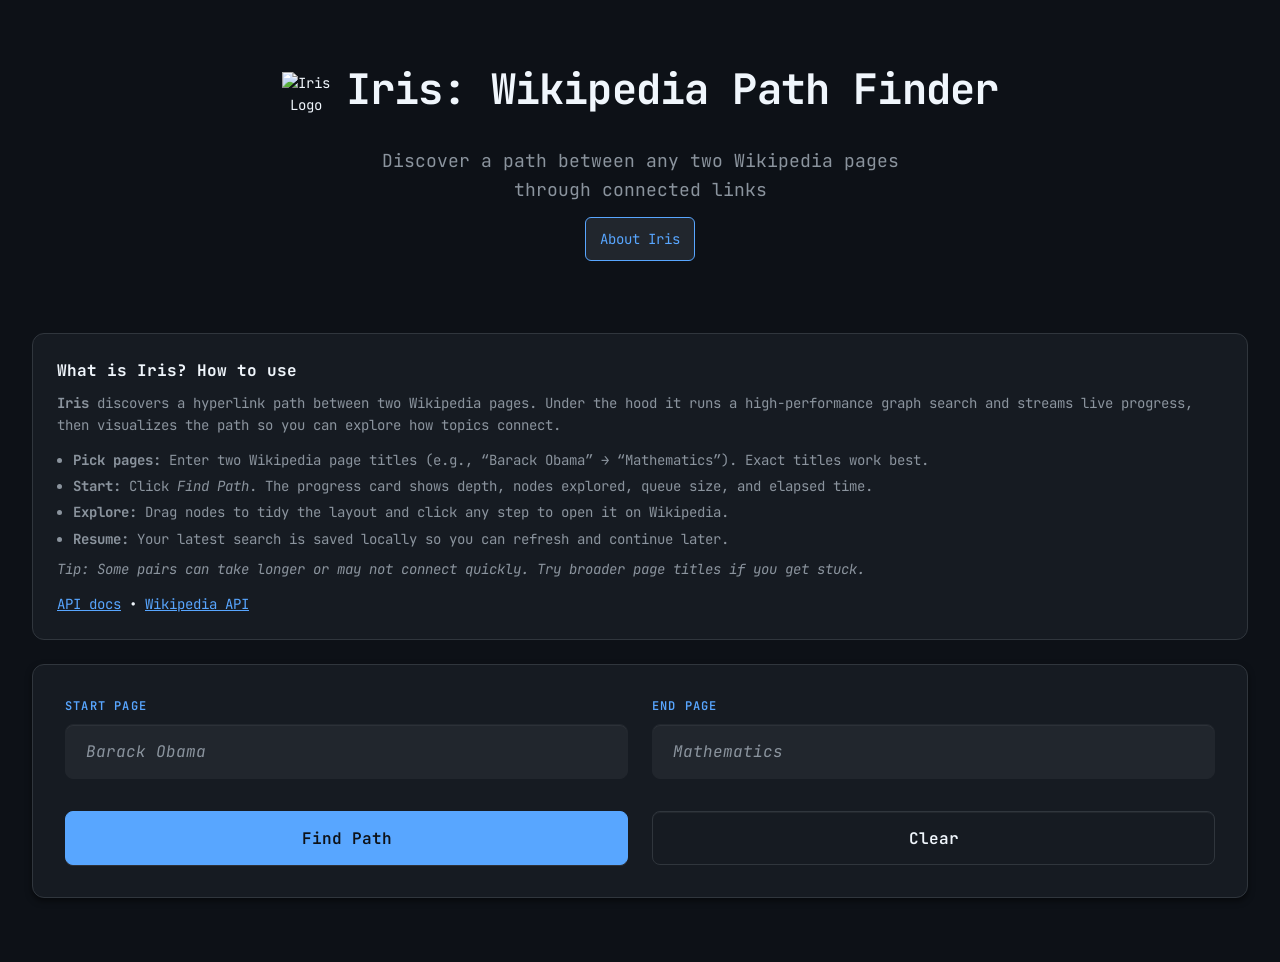
==== static/index.html @ e53607a9 "Restructure script.js and remove the dead graph loader - Task state lives on PathFinderUI instead of" ====
<!doctype html>
<html lang="en">
    <head>
        <meta charset="UTF-8" />
        <meta name="viewport" content="width=device-width, initial-scale=1.0" />
        <title>Iris: Wikipedia Path Finder</title>
        <meta name="description" content="Find the shortest path between any two Wikipedia pages using bidirectional BFS and interactive graph visualization." />
        <!-- Open Graph -->
        <meta property="og:title" content="Iris: Wikipedia Path Finder" />
        <meta property="og:description" content="Find the shortest path between any two Wikipedia pages using bidirectional BFS and interactive graph visualization." />
        <meta property="og:image" content="https://iris.hishaam.dev/static/og-image.png" />
        <meta property="og:image:width" content="1200" />
        <meta property="og:image:height" content="630" />
        <meta property="og:url" content="https://iris.hishaam.dev" />
        <meta property="og:type" content="website" />
        <!-- Twitter -->
        <meta name="twitter:card" content="summary_large_image" />
        <meta name="twitter:title" content="Iris: Wikipedia Path Finder" />
        <meta name="twitter:description" content="Find the shortest path between any two Wikipedia pages using bidirectional BFS and interactive graph visualization." />
        <meta name="twitter:image" content="https://iris.hishaam.dev/static/og-image.png" />
        <link
            rel="icon"
            type="image/svg+xml"
            href="/static/favicon-dark.svg"
            id="favicon"
        />
        <!-- Preconnect to Google Fonts for faster font delivery -->
        <link rel="preconnect" href="https://fonts.googleapis.com" />
        <link rel="preconnect" href="https://fonts.gstatic.com" crossorigin />
        <link
            rel="stylesheet"
            href="https://fonts.googleapis.com/css2?family=JetBrains+Mono:wght@400;500;600;700&display=swap"
        />
        <link rel="stylesheet" href="/static/styles.css" />
        <!-- defer: downloads in parallel with HTML parsing, executes after parse completes -->
        <script src="https://cdn.jsdelivr.net/npm/d3@7.9.0/dist/d3.min.js" defer></script>
        <script>
            // Dynamic favicon switching for Chrome compatibility
            function updateFavicon() {
                const favicon = document.getElementById("favicon");
                const isDarkMode = window.matchMedia(
                    "(prefers-color-scheme: dark)",
                ).matches;
                favicon.href = isDarkMode
                    ? "/static/favicon-dark.svg"
                    : "/static/favicon-light.svg";
            }

            // Update on load
            document.addEventListener("DOMContentLoaded", updateFavicon);

            // Listen for theme changes
            window
                .matchMedia("(prefers-color-scheme: dark)")
                .addEventListener("change", updateFavicon);
        </script>
    </head>

    <body>
        <div class="container">
            <header>
                <div class="header-logo-container">
                    <img
                        src="/static/logo.svg"
                        alt="Iris Logo"
                        class="header-logo"
                    />
                    <h1>Iris: Wikipedia Path Finder</h1>
                </div>
                <p>
                    Discover a path between any two Wikipedia pages through
                    connected links
                </p>
                <div class="header-actions">
                    <button
                        id="toggleAboutBtn"
                        class="link-button"
                        aria-controls="aboutBox"
                        aria-expanded="false"
                    >
                        About Iris
                    </button>
                </div>
            </header>

            <!-- About / How-To info box -->
            <div
                id="aboutBox"
                class="info-box hidden"
                role="region"
                aria-label="About Iris and how to use it"
            >
                <div class="info-header">
                    <h2 class="info-title">What is Iris? How to use</h2>
                </div>
                <div class="info-content">
                    <p>
                        <strong>Iris</strong> discovers a hyperlink path between
                        two Wikipedia pages. Under the hood it runs a
                        high‑performance graph search and streams live progress,
                        then visualizes the path so you can explore how topics
                        connect.
                    </p>
                    <ul class="info-list">
                        <li>
                            <strong>Pick pages:</strong> Enter two Wikipedia
                            page titles (e.g., “Barack Obama” → “Mathematics”).
                            Exact titles work best.
                        </li>
                        <li>
                            <strong>Start:</strong> Click <em>Find Path</em>.
                            The progress card shows depth, nodes explored, queue
                            size, and elapsed time.
                        </li>
                        <li>
                            <strong>Explore:</strong> Drag nodes to tidy the
                            layout and click any step to open it on Wikipedia.
                        </li>
                        <li>
                            <strong>Resume:</strong> Your latest search is saved
                            locally so you can refresh and continue later.
                        </li>
                    </ul>
                    <p class="info-note">
                        Tip: Some pairs can take longer or may not connect
                        quickly. Try broader page titles if you get stuck.
                    </p>
                    <div class="info-links">
                        <a href="/api" target="_blank" rel="noopener"
                            >API docs</a
                        >
                        <span aria-hidden="true">•</span>
                        <a
                            href="https://www.mediawiki.org/wiki/API:Main_page"
                            target="_blank"
                            rel="noopener"
                            >Wikipedia API</a
                        >
                    </div>
                </div>
            </div>

            <div class="input-section">
                <div class="form-row">
                    <div class="form-group">
                        <label for="startPage">Start Page</label>
                        <input
                            type="text"
                            id="startPage"
                            placeholder="Barack Obama"
                            required
                            aria-required="true"
                        />
                    </div>

                    <div class="form-group">
                        <label for="endPage">End Page</label>
                        <input
                            type="text"
                            id="endPage"
                            placeholder="Mathematics"
                            required
                            aria-required="true"
                        />
                    </div>
                </div>

                <div class="button-group">
                    <button
                        id="findPathBtn"
                        class="btn btn-primary"
                    >
                        Find Path
                    </button>
                    <button
                        id="cancelBtn"
                        class="btn btn-cancel hidden"
                    >
                        Cancel Search
                    </button>
                    <button
                        id="clearBtn"
                        class="btn btn-secondary"
                    >
                        Clear
                    </button>
                </div>
            </div>

            <div id="error" class="error-message hidden" role="alert">
                <p id="errorMessage"></p>
            </div>

            <div class="visualization-section" id="visualizationSection">
                <div class="graph-container" id="graphContainer">
                    <div class="search-progress hidden" id="searchProgress">
                        <div class="search-progress-header">
                            <span>Searching for path:</span>
                            <span id="searchPath"
                                >Barack Obama → Mathematics</span
                            >
                        </div>

                        <div class="activity-bar">
                            <div class="activity-bar-fill"></div>
                        </div>

                        <div class="depth-indicator">
                            <div class="depth-label">Depth:</div>
                            <div class="depth-dots" id="depthDots">
                                <div class="depth-dot"></div>
                                <div class="depth-dot"></div>
                                <div class="depth-dot"></div>
                                <div class="depth-dot"></div>
                                <div class="depth-dot"></div>
                                <div class="depth-dot"></div>
                                <div class="depth-dot"></div>
                                <div class="depth-dot"></div>
                                <div class="depth-dot"></div>
                                <div class="depth-dot"></div>
                            </div>
                        </div>

                        <div class="search-stats">
                            <div class="search-stat">
                                <div class="stat-label">Nodes Explored</div>
                                <div class="stat-value" id="nodesExplored">
                                    0
                                </div>
                            </div>
                            <div class="search-stat">
                                <div class="stat-label">Queue Size</div>
                                <div class="stat-value" id="queueSize">0</div>
                            </div>
                            <div class="search-stat">
                                <div class="stat-label">Elapsed Time</div>
                                <div class="stat-value" id="elapsedTime">
                                    0s
                                </div>
                            </div>
                            <div class="search-stat last-node">
                                <div class="stat-label">
                                    Currently Exploring
                                </div>
                                <div
                                    class="stat-value"
                                    id="lastNode"
                                    role="button"
                                    tabindex="-1"
                                >
                                    -
                                </div>
                            </div>
                        </div>
                    </div>

                    <svg
                        id="graph"
                        class="hidden"
                        role="img"
                        aria-label="Path visualization graph"
                    ></svg>
                </div>

                <div
                    id="pathStepsContainer"
                    class="path-steps-container hidden"
                >
                    <div class="path-header">
                        <h2>Path Found</h2>
                        <div class="path-stats">
                            <span id="pathLength" class="stat"></span>
                            <span id="searchTime" class="stat"></span>
                            <span id="nodesExploredStat" class="stat"></span>
                        </div>
                    </div>
                    <div id="pathSteps" class="path-steps"></div>
                </div>
            </div>
        </div>

        <script src="/static/script.js" defer></script>
        <script>
            // About box toggle with timed resurfacing and sticky open state
            document.addEventListener("DOMContentLoaded", () => {
                const RESURFACE_INTERVAL_MS = 24 * 60 * 60 * 1000; // 24 hours
                const KEY_NEXT_SHOW_AT = "iris_about_next_show_at";
                const KEY_PINNED = "iris_about_pinned";
                try {
                    const box = document.getElementById("aboutBox");
                    const toggle = document.getElementById("toggleAboutBtn");
                    const now = Date.now();
                    const nextShowAt = parseInt(
                        localStorage.getItem(KEY_NEXT_SHOW_AT) || "0",
                        10,
                    );
                    const pinned = localStorage.getItem(KEY_PINNED) === "true";

                    const showBox = () => {
                        if (box) box.classList.remove("hidden");
                        if (toggle)
                            toggle.setAttribute("aria-expanded", "true");
                        localStorage.setItem(KEY_PINNED, "true");
                    };
                    const hideBox = () => {
                        if (box) box.classList.add("hidden");
                        if (toggle)
                            toggle.setAttribute("aria-expanded", "false");
                        localStorage.setItem(KEY_PINNED, "false");
                        localStorage.setItem(
                            KEY_NEXT_SHOW_AT,
                            String(Date.now() + RESURFACE_INTERVAL_MS),
                        );
                    };

                    if (pinned) {
                        // Stay open across refreshes until user hides it
                        showBox();
                    } else if (!nextShowAt || now >= nextShowAt) {
                        showBox();
                    } else {
                        if (toggle)
                            toggle.setAttribute("aria-expanded", "false");
                    }

                    if (toggle) {
                        toggle.addEventListener("click", () => {
                            const isHidden = box.classList.contains("hidden");
                            if (isHidden) {
                                showBox();
                            } else {
                                hideBox();
                            }
                        });
                    }
                } catch (e) {
                    /* no-op */
                }
            });
        </script>
    </body>
</html>
---- static/styles.css ----
/* Fonts loaded via <link> tags in HTML for non-blocking delivery */

/* Dark Tech Theme Variables */
:root {
    /* Backgrounds */
    --bg-primary: #0d1117;
    --bg-secondary: #161b22;
    --bg-tertiary: #21262d;
    --bg-overlay: rgba(13, 17, 23, 0.8);

    /* Borders */
    --border-primary: #30363d;
    --border-secondary: #21262d;
    --border-accent: #58a6ff;

    /* Text */
    --text-primary: #f0f6fc;
    --text-secondary: #8b949e;
    --text-tertiary: #6e7681;
    --text-accent: #58a6ff;

    /* Colors */
    --accent-blue: #58a6ff;
    --accent-blue-hover: #79c0ff;
    --success-green: #3fb950;
    --danger-red: #f85149;

    /* Shadows */
    --shadow-small: 0 1px 0 rgba(240, 246, 252, 0.1);
    --shadow-medium: 0 3px 6px rgba(0, 0, 0, 0.5);
    --shadow-large: 0 8px 24px rgba(0, 0, 0, 0.4);

    /* Border radius */
    --radius-sm: 6px;
    --radius-md: 8px;
    --radius-lg: 12px;

    /* Transitions */
    --transition-fast: 0.15s ease;
    --transition-normal: 0.2s ease;
    --transition-slow: 0.3s ease;

    /* Inner padding of the graph card. The loader and progress overlays are
       absolutely positioned and must inset by exactly this much, or they sit
       off the graph's content box and the panel jumps when the graph appears. */
    --graph-pad: 32px;

    /* Focus ring, shared by every keyboard-focusable control */
    --focus-ring: 0 0 0 3px rgba(88, 166, 255, 0.45);
}

/* Reset */
* {
    margin: 0;
    padding: 0;
    box-sizing: border-box;
}

body {
    font-family: "JetBrains Mono", monospace;
    background: var(--bg-primary);
    color: var(--text-primary);
    line-height: 1.6;
    font-size: 14px;
    min-height: 100vh;
    overflow-x: hidden;
}

.container {
    max-width: 1400px;
    margin: 0 auto;
    padding: 32px;
    min-height: 100vh;
}

/* Header */
header {
    text-align: center;
    margin-bottom: 48px;
    padding: 24px 0;
}

header h1 {
    font-size: 42px;
    font-weight: 700;
    color: var(--text-primary);
    margin-bottom: 12px;
    letter-spacing: -0.02em;
}

.header-logo-container {
    display: flex;
    align-items: center;
    justify-content: center;
    gap: 16px;
    margin-bottom: 12px;
}

.header-logo {
    width: 48px;
    height: 48px;
    flex-shrink: 0;
}

header p {
    font-size: 18px;
    color: var(--text-secondary);
    max-width: 600px;
    margin: 0 auto;
    font-weight: 400;
}

.header-actions {
    margin-top: 12px;
}

.link-button {
    background: transparent;
    border: 1px solid var(--border-primary);
    color: var(--accent-blue);
    border-radius: var(--radius-sm);
    padding: 10px 14px;
    cursor: pointer;
    font: inherit;
    transition: var(--transition-fast);
    /* Minimum 44px touch target height */
    min-height: 44px;
    display: inline-flex;
    align-items: center;
}
.link-button:focus-visible,
.btn:focus-visible,
.path-step:focus-visible,
.last-node .stat-value:focus-visible {
    outline: 2px solid var(--accent-blue);
    outline-offset: 2px;
    box-shadow: var(--focus-ring);
}

.link-button:hover {
    background: var(--bg-tertiary);
    border-color: var(--border-accent);
}
.link-button[aria-expanded="true"] {
    background: var(--bg-tertiary);
    border-color: var(--border-accent);
}

/* Info Box */
.info-box {
    background: var(--bg-secondary);
    border: 1px solid var(--border-primary);
    border-radius: var(--radius-lg);
    padding: 24px;
    margin-bottom: 24px;
}

.info-header {
    display: flex;
    align-items: center;
    justify-content: space-between;
    gap: 12px;
    margin-bottom: 8px;
}

.info-title {
    margin: 0;
    font-size: 16px;
    color: var(--text-primary);
}

/* Removed cross dismiss button; use header toggle */

.info-content p {
    color: var(--text-secondary);
    margin: 8px 0 12px 0;
}

.info-note {
    font-style: italic;
}

.info-list {
    margin-left: 16px;
    margin-bottom: 8px;
}

.info-list li {
    color: var(--text-secondary);
    margin: 4px 0;
}

.info-links {
    display: flex;
    align-items: center;
    gap: 8px;
}

.info-links a {
    color: var(--accent-blue);
    text-decoration: underline;
}

/* Input Section */
.input-section {
    background: var(--bg-secondary);
    border: 1px solid var(--border-primary);
    border-radius: var(--radius-lg);
    padding: 32px;
    margin-bottom: 32px;
    box-shadow: var(--shadow-medium);
}

.form-row {
    display: grid;
    grid-template-columns: 1fr 1fr;
    gap: 24px;
    margin-bottom: 32px;
}

.form-group {
    display: flex;
    flex-direction: column;
    gap: 8px;
    min-width: 0;
}

.form-group label {
    font-family: "JetBrains Mono", monospace;
    font-size: 12px;
    font-weight: 600;
    color: var(--text-accent);
    text-transform: uppercase;
    letter-spacing: 0.1em;
}

.form-group input {
    background: var(--bg-tertiary);
    border: 1px solid var(--border-secondary);
    border-radius: var(--radius-md);
    padding: 16px 20px;
    font-size: 16px;
    color: var(--text-primary);
    font-family: "JetBrains Mono", monospace;
    transition: var(--transition-normal);
    box-shadow: inset 0 1px 0 rgba(255, 255, 255, 0.05);
    width: 100%;
}

.form-group input:focus {
    outline: none;
    border-color: var(--accent-blue);
    box-shadow:
        inset 0 1px 0 rgba(255, 255, 255, 0.05),
        0 0 0 3px rgba(88, 166, 255, 0.2);
    background: var(--bg-primary);
}

.form-group input::placeholder {
    /* --text-tertiary reads at 3.3:1 here, under the 4.5:1 AA floor */
    color: var(--text-secondary);
    font-style: italic;
}

/* Buttons */
.button-group {
    display: grid;
    grid-template-columns: 1fr 1fr;
    gap: 24px;
    align-items: center;
}

.btn {
    padding: 16px 20px;
    border-radius: var(--radius-md);
    font-size: 16px;
    font-weight: 600;
    font-family: "JetBrains Mono", monospace;
    cursor: pointer;
    transition: var(--transition-normal);
    border: 1px solid transparent;
    display: flex;
    align-items: center;
    justify-content: center;
    gap: 8px;
    width: 100%;
    height: 54px;
    box-shadow: inset 0 1px 0 rgba(255, 255, 255, 0.05);
}

.btn-primary {
    background: var(--accent-blue);
    color: var(--bg-primary);
    border-color: var(--accent-blue);
    box-shadow: var(--shadow-small);
}

.btn-primary:hover:not(:disabled) {
    background: var(--accent-blue-hover);
    border-color: var(--accent-blue-hover);
    transform: translateY(-1px);
}

.btn-primary:disabled {
    background: var(--text-tertiary);
    border-color: var(--text-tertiary);
    color: var(--bg-secondary);
    cursor: not-allowed;
    transform: none;
    box-shadow: none;
}

.btn-cancel {
    background: transparent;
    color: var(--danger-red);
    border-color: var(--danger-red);
}

.btn-cancel:hover {
    background: rgba(248, 81, 73, 0.1);
    border-color: var(--danger-red);
    color: var(--danger-red);
    transform: translateY(-1px);
    box-shadow: var(--shadow-small);
}

.btn-secondary {
    background: transparent;
    color: var(--text-primary);
    border-color: var(--border-primary);
}

.btn-secondary:hover {
    background: var(--bg-tertiary);
    border-color: var(--border-accent);
    color: var(--accent-blue);
    transform: translateY(-1px);
    box-shadow: var(--shadow-small);
}

/* Error Message */
.error-message {
    background: var(--bg-secondary);
    border: 1px solid var(--danger-red);
    border-radius: var(--radius-md);
    padding: 16px 24px;
    margin-bottom: 24px;
    text-align: center;
}

.error-message p {
    color: var(--danger-red);
    font-size: 14px;
    margin: 0;
}

.hidden {
    display: none !important;
}

/* Visualization Section */
.visualization-section {
    display: none;
}

.visualization-section.show {
    display: block;
    animation: slideUp 0.4s ease-out;
}

@keyframes slideUp {
    from {
        opacity: 0;
        transform: translateY(20px);
    }

    to {
        opacity: 1;
        transform: translateY(0);
    }
}

.graph-container {
    background: var(--bg-secondary);
    border: 1px solid var(--border-primary);
    border-radius: var(--radius-lg);
    padding: var(--graph-pad);
    margin-bottom: 32px;
    box-shadow: var(--shadow-medium);
    position: relative;
    overflow: visible;
    /* Allow vertical page scroll while still supporting drag */
    touch-action: pan-y;
}

/* Provide vertical space only while loading/progress overlay is shown */
.graph-container.loading {
    min-height: 640px;
}

.graph-container svg {
    width: 100%;
    height: 500px;
    background: var(--bg-tertiary);
    border-radius: var(--radius-md);
    border: 1px solid var(--border-secondary);
    display: block;
}

/* Search Progress Display */
.search-progress {
    background: var(--bg-secondary);
    border: 1px solid var(--border-primary);
    border-radius: var(--radius-lg);
    /* Inner padding, deliberately its own value rather than --graph-pad. That
       variable is the card's *inset*, which has to keep matching the graph
       container; this is how much room the content gets once inside, and it is
       free to be roomier. */
    padding: 40px;
    font-family: "JetBrains Mono", monospace;
    font-size: 14px;
    text-align: center;
    width: auto;
    max-width: none;
    display: flex;
    flex-direction: column;
    justify-content: center;
    gap: 36px;
    box-sizing: border-box;
    position: absolute;
    inset: var(--graph-pad);
    transform: none;
    margin: 0;
    /* The panel is inset-positioned, so it cannot grow its container: content
       taller than the box escapes from both ends and lands on the card above.
       The min-heights below are measured to fit, and this is the guarantee for
       anything that outgrows them anyway — a long title, a deeper budget. */
    overflow-y: auto;
}

.search-progress-header {
    color: var(--text-primary);
    font-weight: 600;
    margin-bottom: 0;
    text-align: center;
    overflow-wrap: break-word;
    word-break: break-word;
}

.activity-bar {
    width: 100%;
    height: 6px;
    background: var(--bg-tertiary);
    border: 1px solid var(--border-primary);
    border-radius: 4px;
    overflow: clip;
    margin-bottom: 0;
}

.activity-bar-fill {
    height: 100%;
    background: var(--accent-blue);
    border-radius: 3px;
    width: 60%;
    animation: slide-activity 1.8s ease-in-out infinite;
}

@keyframes slide-activity {
    0% {
        transform: translateX(-100%);
    }
    50% {
        transform: translateX(66.67%);
    }
    100% {
        transform: translateX(-100%);
    }
}

/* Reduced-motion alternative: the bar breathes instead of sweeping */
@keyframes activity-pulse {
    0%,
    100% {
        opacity: 0.4;
    }
    50% {
        opacity: 1;
    }
}

.depth-indicator {
    display: flex;
    align-items: center;
    justify-content: center;
    gap: 16px;
    margin-bottom: 0;
    flex-wrap: wrap;
}

.depth-label {
    color: var(--text-secondary);
    min-width: 45px;
}

.depth-dots {
    display: flex;
    gap: 6px;
}

.depth-dot {
    width: 10px;
    height: 10px;
    border-radius: 50%;
    border: 2px solid var(--border-primary);
    transition: all var(--transition-fast);
}

.depth-dot.active {
    background: var(--accent-blue);
    border-color: var(--accent-blue);
}

.depth-dot.completed {
    background: var(--success-green);
    border-color: var(--success-green);
}

.search-stats {
    display: grid;
    grid-template-columns: repeat(3, minmax(140px, 1fr));
    gap: 28px 20px;
    color: var(--text-secondary);
    max-width: 800px;
    margin: 0 auto;
    justify-items: center;
}

.search-stat {
    display: flex;
    flex-direction: column;
    align-items: center;
    gap: 8px;
}

.stat-label {
    font-size: 12px;
    color: var(--text-secondary);
    text-transform: uppercase;
    letter-spacing: 0.5px;
}

.stat-value {
    color: var(--text-primary);
    font-weight: 500;
    font-family: "JetBrains Mono", monospace;
}

.last-node {
    grid-column: 1 / -1;
    margin-top: 16px;
}

.last-node .stat-value {
    color: var(--accent-blue);
    cursor: pointer;
    text-decoration: underline;
    text-decoration-color: transparent;
    transition: text-decoration-color var(--transition-fast);
    overflow-wrap: break-word;
    word-break: break-word;
    max-width: 100%;
}

.last-node .stat-value:hover {
    text-decoration-color: var(--accent-blue);
}

/* Disabled current node (no page available) */
.last-node .stat-value.disabled {
    pointer-events: none;
    cursor: default;
    color: var(--text-tertiary);
    text-decoration: none;
}

/* Responsive Search Progress */
@media (max-width: 768px) {
    .search-progress {
        margin: 0;
        padding: 24px;
        font-size: 13px;
        gap: 24px;
        justify-content: center;
        transform: none;
        width: auto;
        max-width: none;
    }
    .search-stats {
        grid-template-columns: 1fr;
        gap: 16px;
    }

    .depth-dots {
        gap: 4px;
    }
    /* Keep dots at default 10px — already small, don't reduce further */
}

@media (max-width: 480px) {
    .search-progress {
        padding: 20px;
        font-size: 12px;
        gap: 20px;
        justify-content: center;
    }
    .search-progress-header {
        font-size: 14px;
        margin-bottom: 0;
    }

    .depth-label {
        font-size: 11px;
    }
}

/* Path Steps */
.path-steps-container {
    background: var(--bg-secondary);
    border: 1px solid var(--border-primary);
    border-radius: var(--radius-lg);
    padding: 32px;
    box-shadow: var(--shadow-medium);
}

.path-header {
    margin-bottom: 20px;
    border-bottom: 1px solid var(--border-primary);
    padding-bottom: 16px;
}

.path-header h2 {
    color: var(--success-green);
    font-size: 18px;
    font-weight: 600;
    margin-bottom: 12px;
}

.path-stats {
    display: flex;
    gap: 16px;
    flex-wrap: wrap;
}

.stat {
    background: var(--bg-tertiary);
    padding: 8px 12px;
    border-radius: var(--radius-sm);
    border: 1px solid var(--border-secondary);
    font-size: 12px;
    color: var(--text-secondary);
}

.path-steps {
    display: flex;
    flex-direction: column;
    gap: 12px;
}

.path-step {
    display: flex;
    align-items: center;
    gap: 16px;
    padding: 16px;
    background: var(--bg-tertiary);
    border: 1px solid var(--border-secondary);
    border-radius: var(--radius-md);
    cursor: pointer;
    transition: var(--transition-normal);
}

.path-step:hover {
    background: var(--bg-primary);
    border-color: var(--accent-blue);
    transform: translateX(4px);
    box-shadow: var(--shadow-small);
}

.step-number {
    display: flex;
    align-items: center;
    justify-content: center;
    width: 32px;
    height: 32px;
    background: var(--accent-blue);
    color: var(--bg-primary);
    border-radius: 50%;
    font-size: 14px;
    font-weight: 600;
    font-family: "JetBrains Mono", monospace;
    flex-shrink: 0;
    box-shadow: var(--shadow-small);
}

.step-title {
    color: var(--text-primary);
    font-weight: 500;
    font-size: 15px;
    word-break: break-word;
}

/* Graph Styles */
.node {
    fill: var(--accent-blue);
    stroke: var(--bg-primary);
    stroke-width: 2px;
    cursor: grab;
    transition: var(--transition-fast);
    /* Enable drag on touch without triggering page scroll */
    touch-action: none;
}

.node:hover {
    fill: var(--accent-blue-hover);
    stroke-width: 3px;
}

.node:active {
    cursor: grabbing;
}

.node.start {
    fill: var(--success-green);
    stroke: rgba(63, 185, 80, 0.3);
    stroke-width: 5px;
}

.node.start:hover {
    fill: var(--success-green);
    stroke: rgba(63, 185, 80, 0.45);
    stroke-width: 6px;
}

.node.end {
    fill: var(--danger-red);
    stroke: rgba(248, 81, 73, 0.3);
    stroke-width: 5px;
}

.node.end:hover {
    fill: var(--danger-red);
    stroke: rgba(248, 81, 73, 0.45);
    stroke-width: 6px;
}

.link {
    stroke: var(--border-primary);
    stroke-width: 2px;
    stroke-linecap: round;
    fill: none;
    opacity: 0.6;
}

.link.path {
    stroke: var(--accent-blue);
    stroke-width: 2.5px;
    opacity: 1;
}

.node-label-bg {
    fill: var(--bg-secondary);
    stroke: var(--border-primary);
    stroke-width: 1px;
    opacity: 1;
    pointer-events: none;
}

.node-label {
    font-family: "JetBrains Mono", monospace;
    font-size: 12px;
    font-weight: 500;
    fill: var(--text-primary);
    text-anchor: middle;
    pointer-events: none;
}

/* Tooltip */
.tooltip {
    position: absolute;
    background: var(--bg-primary);
    border: 1px solid var(--border-primary);
    border-radius: var(--radius-sm);
    padding: 12px 16px;
    font-size: 13px;
    font-weight: 500;
    color: var(--text-primary);
    box-shadow: var(--shadow-large);
    pointer-events: none;
    opacity: 0;
    transition: var(--transition-fast);
    z-index: 1000;
    backdrop-filter: blur(10px);
    font-family: "JetBrains Mono", monospace;
}

/* Responsive */
@media (max-width: 768px) {
    .container {
        padding: 20px;
    }

    header h1 {
        font-size: 32px;
    }

    .header-logo-container {
        flex-direction: column;
        gap: 12px;
    }

    .header-logo {
        width: 40px;
        height: 40px;
    }

    .form-row {
        grid-template-columns: 1fr;
        gap: 16px;
    }

    .button-group {
        grid-template-columns: 1fr;
        gap: 16px;
    }

    .results-info {
        flex-direction: column;
        align-items: center;
    }

    /* Reduce oversized loading state on phone viewports */
    .graph-container.loading {
        min-height: 500px;
    }

}

@media (max-width: 480px) {
    .container {
        padding: 16px;
    }

    header {
        margin-bottom: 32px;
    }

    header h1 {
        font-size: 28px;
    }

    .header-logo {
        width: 36px;
        height: 36px;
    }

    .input-section,
    .path-steps-container {
        padding: 16px;
    }

    .graph-container {
        --graph-pad: 16px;
    }

    .graph-container.loading {
        min-height: 480px;
    }

    .graph-container svg {
        height: 320px;
    }
}

/* Landscape orientation on mobile: reduce tall elements to avoid filling the entire viewport */
@media (max-height: 500px) and (orientation: landscape) {
    header {
        margin-bottom: 24px;
        padding: 12px 0;
    }

    header h1 {
        font-size: 24px;
    }

    .graph-container.loading {
        min-height: 280px;
    }

    .graph-container svg {
        height: 260px;
    }

    .search-progress {
        gap: 12px;
        padding: 12px;
    }

    .search-stats {
        grid-template-columns: repeat(2, 1fr);
    }

    .last-node {
        grid-column: 1 / -1;
    }
}

/* Respect reduced-motion preference */
@media (prefers-reduced-motion: reduce) {
    *,
    *::before,
    *::after {
        animation-duration: 0.01ms !important;
        animation-iteration-count: 1 !important;
        transition-duration: 0.01ms !important;
    }

    .visualization-section.show {
        animation: none;
    }

    /* Loading must stay perceivable. The global rule above freezes every
       animation, which has repeatedly "broken" this loader in DevTools
       emulation and on phones with OS-level Reduce Motion. Swap the sweep
       for a vestibular-safe opacity pulse instead of freezing it. */
    .activity-bar-fill {
        animation: activity-pulse 2s ease-in-out infinite !important;
        transform: none !important;
        width: 100% !important;
    }
}
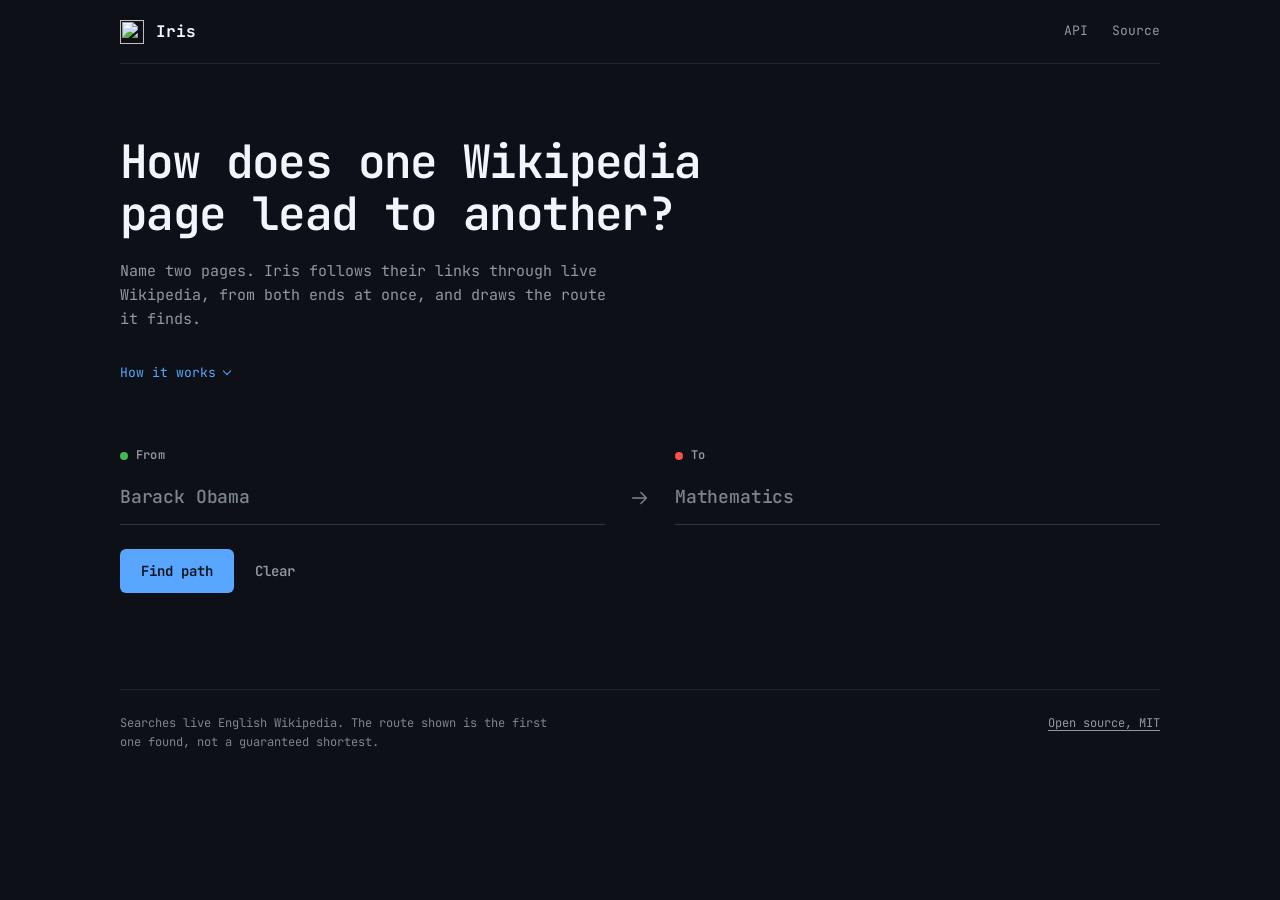
==== commit 7aaa7044: "Redesign the UI as one ruled column, and make errors explain themselves Same soul (GitHub dark, JetB" ====
--- a/static/index.html
+++ b/static/index.html
@@ -4,10 +4,10 @@
         <meta charset="UTF-8" />
         <meta name="viewport" content="width=device-width, initial-scale=1.0" />
         <title>Iris: Wikipedia Path Finder</title>
-        <meta name="description" content="Find the shortest path between any two Wikipedia pages using bidirectional BFS and interactive graph visualization." />
+        <meta name="description" content="Find a hyperlink path between any two Wikipedia pages. Iris searches the live link graph from both ends and shows the search as it runs." />
         <!-- Open Graph -->
         <meta property="og:title" content="Iris: Wikipedia Path Finder" />
-        <meta property="og:description" content="Find the shortest path between any two Wikipedia pages using bidirectional BFS and interactive graph visualization." />
+        <meta property="og:description" content="Find a hyperlink path between any two Wikipedia pages. Iris searches the live link graph from both ends and shows the search as it runs." />
         <meta property="og:image" content="https://iris.hishaam.dev/static/og-image.png" />
         <meta property="og:image:width" content="1200" />
         <meta property="og:image:height" content="630" />
@@ -16,15 +16,15 @@
         <!-- Twitter -->
         <meta name="twitter:card" content="summary_large_image" />
         <meta name="twitter:title" content="Iris: Wikipedia Path Finder" />
-        <meta name="twitter:description" content="Find the shortest path between any two Wikipedia pages using bidirectional BFS and interactive graph visualization." />
+        <meta name="twitter:description" content="Find a hyperlink path between any two Wikipedia pages. Iris searches the live link graph from both ends and shows the search as it runs." />
         <meta name="twitter:image" content="https://iris.hishaam.dev/static/og-image.png" />
+        <meta name="theme-color" content="#0d1117" />
         <link
             rel="icon"
             type="image/svg+xml"
             href="/static/favicon-dark.svg"
             id="favicon"
         />
-        <!-- Preconnect to Google Fonts for faster font delivery -->
         <link rel="preconnect" href="https://fonts.googleapis.com" />
         <link rel="preconnect" href="https://fonts.gstatic.com" crossorigin />
         <link
@@ -32,24 +32,16 @@
             href="https://fonts.googleapis.com/css2?family=JetBrains+Mono:wght@400;500;600;700&display=swap"
         />
         <link rel="stylesheet" href="/static/styles.css" />
-        <!-- defer: downloads in parallel with HTML parsing, executes after parse completes -->
         <script src="https://cdn.jsdelivr.net/npm/d3@7.9.0/dist/d3.min.js" defer></script>
         <script>
-            // Dynamic favicon switching for Chrome compatibility
+            // Chrome ignores media queries on <link rel="icon">, so swap by hand
             function updateFavicon() {
-                const favicon = document.getElementById("favicon");
-                const isDarkMode = window.matchMedia(
-                    "(prefers-color-scheme: dark)",
-                ).matches;
-                favicon.href = isDarkMode
+                const dark = window.matchMedia("(prefers-color-scheme: dark)").matches;
+                document.getElementById("favicon").href = dark
                     ? "/static/favicon-dark.svg"
                     : "/static/favicon-light.svg";
             }
-
-            // Update on load
             document.addEventListener("DOMContentLoaded", updateFavicon);
-
-            // Listen for theme changes
             window
                 .matchMedia("(prefers-color-scheme: dark)")
                 .addEventListener("change", updateFavicon);
@@ -57,286 +49,292 @@
     </head>
 
     <body>
-        <div class="container">
-            <header>
-                <div class="header-logo-container">
-                    <img
-                        src="/static/logo.svg"
-                        alt="Iris Logo"
-                        class="header-logo"
-                    />
-                    <h1>Iris: Wikipedia Path Finder</h1>
-                </div>
+        <!--
+        THESIS: An instrument, not a dashboard. One column of readings ruled by
+          hairlines; no cards, no boxes inside boxes. Refuses the stacked-card
+          SaaS form the old page used.
+        OWN-WORLD: GitHub-dark ground #0d1117, 1px rules #21262d/#30363d,
+          JetBrains Mono for every figure, a faint dot field under the graph
+          framed by corner registration marks. Green = from, red = to, blue = path.
+        STORY: Read one sentence, name two pages, watch the frontier move as
+          figures, follow the route as a ruled list or a graph.
+        FIRST VIEWPORT: wordmark bar; display question at left; the route form
+          (from -> to) on underline fields directly below; primary action inline.
+        FORM: vertical instrument flow on hairline rules, candidate 4; seed 51c28c52.
+        FINISH: unreviewed and undocumented is unfinished; this build ends with the finish review, the verdict, and DESIGN.md
+        -->
+        <a class="skip-link" href="#route">Skip to search</a>
+
+        <div class="shell">
+            <header class="masthead">
+                <a class="wordmark" href="/" aria-label="Iris home">
+                    <img src="/static/logo.svg" alt="" width="24" height="24" />
+                    <span>Iris</span>
+                </a>
+                <nav class="masthead-links" aria-label="Project">
+                    <a href="/api/docs" target="_blank" rel="noopener">API</a>
+                    <a
+                        href="https://github.com/mdhishaamakhtar/iris"
+                        target="_blank"
+                        rel="noopener"
+                        >Source</a
+                    >
+                </nav>
+            </header>
+
+            <main>
+                <section class="lead" aria-labelledby="leadTitle">
+                    <h1 id="leadTitle">
+                        How does one Wikipedia page lead to another?
+                    </h1>
+                    <p class="lead-copy">
+                        Name two pages. Iris follows their links through live
+                        Wikipedia, from both ends at once, and draws the route
+                        it finds.
+                    </p>
+
+                    <details class="howto">
+                        <summary>How it works</summary>
+                        <dl class="howto-list">
+                            <div>
+                                <dt>Search</dt>
+                                <dd>
+                                    A breadth-first search walks forward from
+                                    the start page and backward from the end
+                                    page through backlinks, until the two
+                                    frontiers meet.
+                                </dd>
+                            </div>
+                            <div>
+                                <dt>Watch</dt>
+                                <dd>
+                                    The readings update as each page is fetched:
+                                    depth reached, pages explored, the frontier
+                                    still queued, and the page being read now.
+                                </dd>
+                            </div>
+                            <div>
+                                <dt>Explore</dt>
+                                <dd>
+                                    Drag nodes to rearrange the graph; open any
+                                    step on Wikipedia. Your last search survives
+                                    a refresh.
+                                </dd>
+                            </div>
+                            <div>
+                                <dt>Limits</dt>
+                                <dd>
+                                    English Wikipedia only. The route is the
+                                    first one found, not a proven shortest, and
+                                    depth is capped.
+                                </dd>
+                            </div>
+                        </dl>
+                    </details>
+                </section>
+
+                <form
+                    class="route"
+                    id="route"
+                    novalidate
+                    aria-describedby="notice"
+                >
+                    <div class="route-fields">
+                        <div class="field field-from">
+                            <label for="startPage">From</label>
+                            <input
+                                type="text"
+                                id="startPage"
+                                name="start"
+                                placeholder="Barack Obama"
+                                autocomplete="off"
+                                autocapitalize="off"
+                                spellcheck="false"
+                                enterkeyhint="next"
+                                required
+                            />
+                        </div>
+
+                        <svg
+                            class="route-arrow"
+                            viewBox="0 0 24 24"
+                            aria-hidden="true"
+                        >
+                            <path d="M4 12h15M13 6l6 6-6 6" />
+                        </svg>
+
+                        <div class="field field-to">
+                            <label for="endPage">To</label>
+                            <input
+                                type="text"
+                                id="endPage"
+                                name="end"
+                                placeholder="Mathematics"
+                                autocomplete="off"
+                                autocapitalize="off"
+                                spellcheck="false"
+                                enterkeyhint="go"
+                                required
+                            />
+                        </div>
+                    </div>
+
+                    <div class="route-actions">
+                        <button type="submit" id="findPathBtn" class="btn btn-primary">
+                            Find path
+                        </button>
+                        <button
+                            type="button"
+                            id="cancelBtn"
+                            class="btn btn-quiet hidden"
+                        >
+                            Stop search
+                        </button>
+                        <button type="button" id="clearBtn" class="btn btn-text">
+                            Clear
+                        </button>
+                    </div>
+
+                    <div
+                        id="notice"
+                        class="notice hidden"
+                        role="alert"
+                        aria-live="assertive"
+                    >
+                        <svg class="notice-icon" viewBox="0 0 20 20" aria-hidden="true">
+                            <circle cx="10" cy="10" r="8" />
+                            <path d="M10 5.5v5.5M10 14v.5" />
+                        </svg>
+                        <div class="notice-body">
+                            <p class="notice-title" id="noticeTitle"></p>
+                            <p class="notice-message" id="noticeMessage"></p>
+                            <p class="notice-hint" id="noticeHint"></p>
+                        </div>
+                        <div class="notice-actions">
+                            <button
+                                type="button"
+                                id="retryBtn"
+                                class="btn btn-text hidden"
+                            >
+                                Try again
+                            </button>
+                            <button
+                                type="button"
+                                id="dismissBtn"
+                                class="icon-btn"
+                                aria-label="Dismiss"
+                            >
+                                <svg viewBox="0 0 20 20" aria-hidden="true">
+                                    <path d="M5 5l10 10M15 5L5 15" />
+                                </svg>
+                            </button>
+                        </div>
+                    </div>
+                </form>
+
+                <section
+                    class="run"
+                    id="visualizationSection"
+                    aria-labelledby="runRoute"
+                >
+                    <div class="run-head">
+                        <h2 class="run-route" id="runRoute">
+                            <span class="end-mark from" aria-hidden="true"></span>
+                            <span id="routeFrom">Barack Obama</span>
+                            <svg class="run-route-arrow" viewBox="0 0 24 24" aria-hidden="true"><path d="M4 12h15M13 6l6 6-6 6" /></svg>
+                            <span class="end-mark to" aria-hidden="true"></span>
+                            <span id="routeTo">Mathematics</span>
+                        </h2>
+                        <p class="run-state" id="runState">Searching</p>
+                    </div>
+
+                    <div class="activity" id="activity" aria-hidden="true">
+                        <div class="activity-fill"></div>
+                    </div>
+
+                    <!-- Readings: one update per fetched page, so deliberately
+                         not a live region; it is labelled and findable instead. -->
+                    <dl class="readings" id="searchProgress" aria-label="Search progress">
+                        <div class="reading">
+                            <dt>Depth</dt>
+                            <dd>
+                                <span class="depth-dots" id="depthDots">
+                                    <span class="depth-dot"></span>
+                                    <span class="depth-dot"></span>
+                                    <span class="depth-dot"></span>
+                                    <span class="depth-dot"></span>
+                                    <span class="depth-dot"></span>
+                                    <span class="depth-dot"></span>
+                                </span>
+                            </dd>
+                        </div>
+                        <div class="reading">
+                            <dt>Explored</dt>
+                            <dd id="nodesExplored">0</dd>
+                        </div>
+                        <div class="reading">
+                            <dt>Frontier</dt>
+                            <dd id="queueSize">0</dd>
+                        </div>
+                        <div class="reading">
+                            <dt>Elapsed</dt>
+                            <dd id="elapsedTime">0.0 s</dd>
+                        </div>
+                        <div class="reading reading-wide">
+                            <dt>Reading</dt>
+                            <dd>
+                                <a
+                                    id="lastNode"
+                                    class="disabled"
+                                    aria-disabled="true"
+                                    tabindex="-1"
+                                    target="_blank"
+                                    rel="noopener"
+                                    >—</a
+                                >
+                            </dd>
+                        </div>
+                    </dl>
+
+                    <div class="field-frame" id="graphContainer">
+                        <span class="reg reg-tl" aria-hidden="true"></span>
+                        <span class="reg reg-tr" aria-hidden="true"></span>
+                        <span class="reg reg-bl" aria-hidden="true"></span>
+                        <span class="reg reg-br" aria-hidden="true"></span>
+
+                        <div class="wait" id="waitScene" aria-hidden="true">
+                            <span class="wait-end from" id="waitFrom">Barack Obama</span>
+                            <span class="wait-line"><span></span></span>
+                            <span class="wait-end to" id="waitTo">Mathematics</span>
+                        </div>
+
+                        <svg
+                            id="graph"
+                            class="hidden"
+                            role="img"
+                            aria-label="Path visualization"
+                        ></svg>
+                    </div>
+
+                    <div class="route-list hidden" id="pathStepsContainer">
+                        <h2 class="route-list-title">Route</h2>
+                        <p class="route-summary" id="routeSummary"></p>
+                        <ol class="steps" id="pathSteps"></ol>
+                    </div>
+                </section>
+            </main>
+
+            <footer class="colophon">
                 <p>
-                    Discover a path between any two Wikipedia pages through
-                    connected links
+                    Searches live English Wikipedia. The route shown is the first
+                    one found, not a guaranteed shortest.
                 </p>
-                <div class="header-actions">
-                    <button
-                        id="toggleAboutBtn"
-                        class="link-button"
-                        aria-controls="aboutBox"
-                        aria-expanded="false"
-                    >
-                        About Iris
-                    </button>
-                </div>
-            </header>
-
-            <!-- About / How-To info box -->
-            <div
-                id="aboutBox"
-                class="info-box hidden"
-                role="region"
-                aria-label="About Iris and how to use it"
-            >
-                <div class="info-header">
-                    <h2 class="info-title">What is Iris? How to use</h2>
-                </div>
-                <div class="info-content">
-                    <p>
-                        <strong>Iris</strong> discovers a hyperlink path between
-                        two Wikipedia pages. Under the hood it runs a
-                        high‑performance graph search and streams live progress,
-                        then visualizes the path so you can explore how topics
-                        connect.
-                    </p>
-                    <ul class="info-list">
-                        <li>
-                            <strong>Pick pages:</strong> Enter two Wikipedia
-                            page titles (e.g., “Barack Obama” → “Mathematics”).
-                            Exact titles work best.
-                        </li>
-                        <li>
-                            <strong>Start:</strong> Click <em>Find Path</em>.
-                            The progress card shows depth, nodes explored, queue
-                            size, and elapsed time.
-                        </li>
-                        <li>
-                            <strong>Explore:</strong> Drag nodes to tidy the
-                            layout and click any step to open it on Wikipedia.
-                        </li>
-                        <li>
-                            <strong>Resume:</strong> Your latest search is saved
-                            locally so you can refresh and continue later.
-                        </li>
-                    </ul>
-                    <p class="info-note">
-                        Tip: Some pairs can take longer or may not connect
-                        quickly. Try broader page titles if you get stuck.
-                    </p>
-                    <div class="info-links">
-                        <a href="/api" target="_blank" rel="noopener"
-                            >API docs</a
-                        >
-                        <span aria-hidden="true">•</span>
-                        <a
-                            href="https://www.mediawiki.org/wiki/API:Main_page"
-                            target="_blank"
-                            rel="noopener"
-                            >Wikipedia API</a
-                        >
-                    </div>
-                </div>
-            </div>
-
-            <div class="input-section">
-                <div class="form-row">
-                    <div class="form-group">
-                        <label for="startPage">Start Page</label>
-                        <input
-                            type="text"
-                            id="startPage"
-                            placeholder="Barack Obama"
-                            required
-                            aria-required="true"
-                        />
-                    </div>
-
-                    <div class="form-group">
-                        <label for="endPage">End Page</label>
-                        <input
-                            type="text"
-                            id="endPage"
-                            placeholder="Mathematics"
-                            required
-                            aria-required="true"
-                        />
-                    </div>
-                </div>
-
-                <div class="button-group">
-                    <button
-                        id="findPathBtn"
-                        class="btn btn-primary"
-                    >
-                        Find Path
-                    </button>
-                    <button
-                        id="cancelBtn"
-                        class="btn btn-cancel hidden"
-                    >
-                        Cancel Search
-                    </button>
-                    <button
-                        id="clearBtn"
-                        class="btn btn-secondary"
-                    >
-                        Clear
-                    </button>
-                </div>
-            </div>
-
-            <div id="error" class="error-message hidden" role="alert">
-                <p id="errorMessage"></p>
-            </div>
-
-            <div class="visualization-section" id="visualizationSection">
-                <div class="graph-container" id="graphContainer">
-                    <div class="search-progress hidden" id="searchProgress">
-                        <div class="search-progress-header">
-                            <span>Searching for path:</span>
-                            <span id="searchPath"
-                                >Barack Obama → Mathematics</span
-                            >
-                        </div>
-
-                        <div class="activity-bar">
-                            <div class="activity-bar-fill"></div>
-                        </div>
-
-                        <div class="depth-indicator">
-                            <div class="depth-label">Depth:</div>
-                            <div class="depth-dots" id="depthDots">
-                                <div class="depth-dot"></div>
-                                <div class="depth-dot"></div>
-                                <div class="depth-dot"></div>
-                                <div class="depth-dot"></div>
-                                <div class="depth-dot"></div>
-                                <div class="depth-dot"></div>
-                                <div class="depth-dot"></div>
-                                <div class="depth-dot"></div>
-                                <div class="depth-dot"></div>
-                                <div class="depth-dot"></div>
-                            </div>
-                        </div>
-
-                        <div class="search-stats">
-                            <div class="search-stat">
-                                <div class="stat-label">Nodes Explored</div>
-                                <div class="stat-value" id="nodesExplored">
-                                    0
-                                </div>
-                            </div>
-                            <div class="search-stat">
-                                <div class="stat-label">Queue Size</div>
-                                <div class="stat-value" id="queueSize">0</div>
-                            </div>
-                            <div class="search-stat">
-                                <div class="stat-label">Elapsed Time</div>
-                                <div class="stat-value" id="elapsedTime">
-                                    0s
-                                </div>
-                            </div>
-                            <div class="search-stat last-node">
-                                <div class="stat-label">
-                                    Currently Exploring
-                                </div>
-                                <div
-                                    class="stat-value"
-                                    id="lastNode"
-                                    role="button"
-                                    tabindex="-1"
-                                >
-                                    -
-                                </div>
-                            </div>
-                        </div>
-                    </div>
-
-                    <svg
-                        id="graph"
-                        class="hidden"
-                        role="img"
-                        aria-label="Path visualization graph"
-                    ></svg>
-                </div>
-
-                <div
-                    id="pathStepsContainer"
-                    class="path-steps-container hidden"
-                >
-                    <div class="path-header">
-                        <h2>Path Found</h2>
-                        <div class="path-stats">
-                            <span id="pathLength" class="stat"></span>
-                            <span id="searchTime" class="stat"></span>
-                            <span id="nodesExploredStat" class="stat"></span>
-                        </div>
-                    </div>
-                    <div id="pathSteps" class="path-steps"></div>
-                </div>
-            </div>
+                <p>
+                    <a href="https://github.com/mdhishaamakhtar/iris" target="_blank" rel="noopener">Open source, MIT</a>
+                </p>
+            </footer>
         </div>
 
         <script src="/static/script.js" defer></script>
-        <script>
-            // About box toggle with timed resurfacing and sticky open state
-            document.addEventListener("DOMContentLoaded", () => {
-                const RESURFACE_INTERVAL_MS = 24 * 60 * 60 * 1000; // 24 hours
-                const KEY_NEXT_SHOW_AT = "iris_about_next_show_at";
-                const KEY_PINNED = "iris_about_pinned";
-                try {
-                    const box = document.getElementById("aboutBox");
-                    const toggle = document.getElementById("toggleAboutBtn");
-                    const now = Date.now();
-                    const nextShowAt = parseInt(
-                        localStorage.getItem(KEY_NEXT_SHOW_AT) || "0",
-                        10,
-                    );
-                    const pinned = localStorage.getItem(KEY_PINNED) === "true";
-
-                    const showBox = () => {
-                        if (box) box.classList.remove("hidden");
-                        if (toggle)
-                            toggle.setAttribute("aria-expanded", "true");
-                        localStorage.setItem(KEY_PINNED, "true");
-                    };
-                    const hideBox = () => {
-                        if (box) box.classList.add("hidden");
-                        if (toggle)
-                            toggle.setAttribute("aria-expanded", "false");
-                        localStorage.setItem(KEY_PINNED, "false");
-                        localStorage.setItem(
-                            KEY_NEXT_SHOW_AT,
-                            String(Date.now() + RESURFACE_INTERVAL_MS),
-                        );
-                    };
-
-                    if (pinned) {
-                        // Stay open across refreshes until user hides it
-                        showBox();
-                    } else if (!nextShowAt || now >= nextShowAt) {
-                        showBox();
-                    } else {
-                        if (toggle)
-                            toggle.setAttribute("aria-expanded", "false");
-                    }
-
-                    if (toggle) {
-                        toggle.addEventListener("click", () => {
-                            const isHidden = box.classList.contains("hidden");
-                            if (isHidden) {
-                                showBox();
-                            } else {
-                                hideBox();
-                            }
-                        });
-                    }
-                } catch (e) {
-                    /* no-op */
-                }
-            });
-        </script>
     </body>
 </html>
--- a/static/styles.css
+++ b/static/styles.css
@@ -1,721 +1,1022 @@
-/* Fonts loaded via <link> tags in HTML for non-blocking delivery */
-
-/* Dark Tech Theme Variables */
+/* Iris — an instrument on hairline rules.
+   One column, no cards. Structure comes from 1px rules, type and spacing;
+   the only filled control is the primary button. */
+
 :root {
-    /* Backgrounds */
+    /* Ground and rules (GitHub dark) */
     --bg-primary: #0d1117;
     --bg-secondary: #161b22;
     --bg-tertiary: #21262d;
-    --bg-overlay: rgba(13, 17, 23, 0.8);
-
-    /* Borders */
-    --border-primary: #30363d;
-    --border-secondary: #21262d;
-    --border-accent: #58a6ff;
+    --rule: #21262d;
+    --rule-strong: #30363d;
 
     /* Text */
     --text-primary: #f0f6fc;
-    --text-secondary: #8b949e;
-    --text-tertiary: #6e7681;
-    --text-accent: #58a6ff;
-
-    /* Colors */
+    --text-secondary: #9198a1;
+    --text-tertiary: #7d8590;
+
+    /* Signal: blue is the path, green is where it starts, red where it ends */
     --accent-blue: #58a6ff;
     --accent-blue-hover: #79c0ff;
     --success-green: #3fb950;
     --danger-red: #f85149;
-
-    /* Shadows */
-    --shadow-small: 0 1px 0 rgba(240, 246, 252, 0.1);
-    --shadow-medium: 0 3px 6px rgba(0, 0, 0, 0.5);
-    --shadow-large: 0 8px 24px rgba(0, 0, 0, 0.4);
-
-    /* Border radius */
-    --radius-sm: 6px;
-    --radius-md: 8px;
-    --radius-lg: 12px;
-
-    /* Transitions */
-    --transition-fast: 0.15s ease;
-    --transition-normal: 0.2s ease;
-    --transition-slow: 0.3s ease;
-
-    /* Inner padding of the graph card. The loader and progress overlays are
-       absolutely positioned and must inset by exactly this much, or they sit
-       off the graph's content box and the panel jumps when the graph appears. */
-    --graph-pad: 32px;
-
-    /* Focus ring, shared by every keyboard-focusable control */
-    --focus-ring: 0 0 0 3px rgba(88, 166, 255, 0.45);
-}
-
-/* Reset */
-* {
+    --danger-ink: #ff7b72;
+
+    /* Spacing: 4px base; the step number is the multiple */
+    --sp-1: 4px;
+    --sp-2: 8px;
+    --sp-3: 12px;
+    --sp-4: 16px;
+    --sp-5: 20px;
+    --sp-6: 24px;
+    --sp-8: 32px;
+    --sp-10: 40px;
+    --sp-12: 48px;
+    --sp-14: 56px;
+    --sp-18: 72px;
+    --sp-24: 96px;
+
+    /* Type */
+    --fs-label: 12px;
+    --fs-small: 13px;
+    --fs-body: 15px;
+    /* 16px minimum on inputs is load-bearing: smaller and iOS Safari zooms */
+    --fs-control: 18px;
+    --fs-reading: 22px;
+    --fs-display: clamp(28px, 4.4vw, 46px);
+
+    --shell: 1040px;
+    --measure: 62ch;
+    --gutter: clamp(16px, 4vw, 40px);
+    --radius: 6px;
+    --ease-out: cubic-bezier(0.16, 1, 0.3, 1);
+    --focus-ring: 0 0 0 2px var(--bg-primary), 0 0 0 4px var(--accent-blue);
+
+    color-scheme: dark;
+}
+
+*,
+*::before,
+*::after {
     margin: 0;
     padding: 0;
     box-sizing: border-box;
 }
 
 body {
-    font-family: "JetBrains Mono", monospace;
+    font-family: "JetBrains Mono", ui-monospace, monospace;
     background: var(--bg-primary);
     color: var(--text-primary);
+    font-size: var(--fs-body);
     line-height: 1.6;
-    font-size: 14px;
     min-height: 100vh;
     overflow-x: hidden;
-}
-
-.container {
-    max-width: 1400px;
+    -webkit-font-smoothing: antialiased;
+    font-variant-numeric: tabular-nums;
+}
+
+a {
+    color: inherit;
+    text-underline-offset: 3px;
+}
+
+.hidden {
+    display: none !important;
+}
+
+:focus-visible {
+    outline: none;
+    box-shadow: var(--focus-ring);
+    border-radius: 2px;
+}
+
+.skip-link {
+    position: absolute;
+    left: var(--sp-4);
+    top: -100px;
+    background: var(--accent-blue);
+    color: var(--bg-primary);
+    padding: var(--sp-2) var(--sp-3);
+    border-radius: var(--radius);
+    font-weight: 600;
+    z-index: 10;
+}
+
+.skip-link:focus {
+    top: var(--sp-4);
+}
+
+.shell {
+    max-width: calc(var(--shell) + 2 * var(--gutter));
     margin: 0 auto;
-    padding: 32px;
-    min-height: 100vh;
-}
-
-/* Header */
-header {
-    text-align: center;
-    margin-bottom: 48px;
-    padding: 24px 0;
-}
-
-header h1 {
-    font-size: 42px;
+    padding: 0 var(--gutter);
+}
+
+/* --- Masthead ----------------------------------------------------------- */
+
+.masthead {
+    display: flex;
+    align-items: center;
+    justify-content: space-between;
+    height: 64px;
+    border-bottom: 1px solid var(--rule);
+}
+
+.wordmark {
+    display: inline-flex;
+    align-items: center;
+    gap: var(--sp-3);
+    min-height: 44px;
+    text-decoration: none;
     font-weight: 700;
+    font-size: 16px;
+    letter-spacing: -0.01em;
+}
+
+.wordmark img {
+    display: block;
+}
+
+.masthead-links {
+    display: flex;
+    gap: var(--sp-6);
+}
+
+.masthead-links a {
+    display: inline-flex;
+    align-items: center;
+    min-height: 44px;
+    font-size: var(--fs-small);
+    color: var(--text-secondary);
+    text-decoration: none;
+    transition: color 0.15s ease;
+}
+
+.masthead-links a:hover {
     color: var(--text-primary);
-    margin-bottom: 12px;
+}
+
+/* --- Lead ---------------------------------------------------------------- */
+
+.lead {
+    padding-top: var(--sp-18);
+}
+
+.lead h1 {
+    font-size: var(--fs-display);
+    font-weight: 600;
+    line-height: 1.12;
+    letter-spacing: -0.035em;
+    max-width: 21ch;
+    text-wrap: balance;
+}
+
+.lead-copy {
+    margin-top: var(--sp-5);
+    max-width: var(--measure);
+    color: var(--text-secondary);
+    text-wrap: pretty;
+}
+
+.howto {
+    margin-top: var(--sp-5);
+}
+
+.howto summary {
+    display: inline-flex;
+    align-items: center;
+    gap: var(--sp-2);
+    min-height: 44px;
+    font-size: var(--fs-small);
+    color: var(--accent-blue);
+    cursor: pointer;
+    list-style: none;
+    user-select: none;
+}
+
+.howto summary::-webkit-details-marker {
+    display: none;
+}
+
+/* Drawn chevron: two borders of a rotated square */
+.howto summary::after {
+    content: "";
+    width: 6px;
+    height: 6px;
+    border-right: 1.5px solid currentColor;
+    border-bottom: 1.5px solid currentColor;
+    transform: translateY(-2px) rotate(45deg);
+    transition: transform 0.2s var(--ease-out);
+}
+
+.howto[open] summary::after {
+    transform: translateY(1px) rotate(-135deg);
+}
+
+.howto summary:hover {
+    color: var(--accent-blue-hover);
+}
+
+.howto-list {
+    display: grid;
+    grid-template-columns: repeat(4, minmax(0, 1fr));
+    gap: var(--sp-6);
+    margin-top: var(--sp-4);
+}
+
+.howto-list > div {
+    border-top: 1px solid var(--rule-strong);
+    padding-top: var(--sp-3);
+}
+
+.howto-list dt {
+    font-size: var(--fs-small);
+    font-weight: 600;
+}
+
+.howto-list dd {
+    margin-top: var(--sp-1);
+    font-size: var(--fs-small);
+    line-height: 1.6;
+    color: var(--text-secondary);
+}
+
+/* --- Route form ---------------------------------------------------------- */
+
+.route {
+    margin-top: var(--sp-12);
+}
+
+.route-fields {
+    display: grid;
+    grid-template-columns: minmax(0, 1fr) auto minmax(0, 1fr);
+    align-items: end;
+    column-gap: var(--sp-6);
+}
+
+.field label {
+    display: inline-flex;
+    align-items: center;
+    gap: var(--sp-2);
+    font-size: var(--fs-label);
+    font-weight: 600;
+    color: var(--text-secondary);
+    letter-spacing: 0.02em;
+}
+
+/* The start/end colour language begins here, on the labels */
+.field label::before {
+    content: "";
+    width: 8px;
+    height: 8px;
+    border-radius: 50%;
+    background: var(--dot);
+}
+
+.field-from {
+    --dot: var(--success-green);
+}
+
+.field-to {
+    --dot: var(--danger-red);
+}
+
+.field input {
+    display: block;
+    width: 100%;
+    margin-top: var(--sp-1);
+    padding: var(--sp-3) 0;
+    background: transparent;
+    border: 0;
+    border-bottom: 1px solid var(--rule-strong);
+    border-radius: 0;
+    color: var(--text-primary);
+    font: inherit;
+    font-size: var(--fs-control);
+    font-weight: 500;
+    letter-spacing: -0.01em;
+    transition:
+        border-color 0.2s ease,
+        box-shadow 0.2s ease;
+}
+
+.field input::placeholder {
+    color: var(--text-tertiary);
+    opacity: 1;
+}
+
+.field input:hover {
+    border-bottom-color: var(--text-tertiary);
+}
+
+.field input:focus,
+.field input:focus-visible {
+    outline: none;
+    border-radius: 0;
+    border-bottom-color: var(--accent-blue);
+    box-shadow: 0 1px 0 var(--accent-blue);
+}
+
+.field input[aria-invalid="true"] {
+    border-bottom-color: var(--danger-red);
+    box-shadow: 0 1px 0 var(--danger-red);
+}
+
+.route-arrow {
+    width: 22px;
+    height: 22px;
+    margin-bottom: var(--sp-4);
+    fill: none;
+    stroke: var(--text-tertiary);
+    stroke-width: 1.5;
+    stroke-linecap: round;
+    stroke-linejoin: round;
+}
+
+.route-actions {
+    display: flex;
+    align-items: center;
+    gap: var(--sp-2);
+    margin-top: var(--sp-6);
+}
+
+/* --- Buttons ------------------------------------------------------------- */
+
+.btn {
+    display: inline-flex;
+    align-items: center;
+    justify-content: center;
+    min-height: 44px;
+    padding: 0 var(--sp-5);
+    border: 1px solid transparent;
+    border-radius: var(--radius);
+    background: none;
+    color: inherit;
+    font: inherit;
+    font-size: 14px;
+    font-weight: 600;
+    cursor: pointer;
+    transition:
+        background-color 0.15s ease,
+        border-color 0.15s ease,
+        color 0.15s ease,
+        transform 0.15s var(--ease-out);
+}
+
+.btn:active:not(:disabled) {
+    transform: translateY(1px);
+}
+
+.btn-primary {
+    background: var(--accent-blue);
+    color: var(--bg-primary);
+}
+
+.btn-primary:hover:not(:disabled) {
+    background: var(--accent-blue-hover);
+}
+
+.btn-primary:disabled {
+    background: var(--bg-tertiary);
+    color: var(--text-tertiary);
+    cursor: not-allowed;
+}
+
+.btn-quiet {
+    border-color: var(--rule-strong);
+    color: var(--text-primary);
+}
+
+.btn-quiet:hover {
+    border-color: var(--danger-red);
+    color: var(--danger-ink);
+}
+
+.btn-text {
+    padding: 0 var(--sp-3);
+    color: var(--text-secondary);
+}
+
+.btn-text:hover {
+    color: var(--text-primary);
+}
+
+.icon-btn {
+    display: inline-grid;
+    place-items: center;
+    width: 44px;
+    height: 44px;
+    border: 0;
+    border-radius: var(--radius);
+    background: none;
+    color: var(--text-tertiary);
+    cursor: pointer;
+    transition: color 0.15s ease;
+}
+
+.icon-btn:hover {
+    color: var(--text-primary);
+}
+
+.icon-btn svg {
+    width: 16px;
+    height: 16px;
+    fill: none;
+    stroke: currentColor;
+    stroke-width: 1.6;
+    stroke-linecap: round;
+}
+
+/* --- Notice (errors and the quieter "stopped" message) ------------------ */
+
+.notice {
+    --tone: var(--danger-red);
+    --tone-ink: var(--danger-ink);
+    display: grid;
+    grid-template-columns: auto minmax(0, 1fr) auto;
+    align-items: start;
+    gap: var(--sp-3);
+    margin-top: var(--sp-6);
+    padding: var(--sp-4) 0;
+    /* Ruled, not boxed: the same hairline vocabulary as the readings */
+    border-top: 1px solid color-mix(in srgb, var(--tone) 55%, transparent);
+    border-bottom: 1px solid var(--rule);
+    animation: notice-in 0.35s var(--ease-out);
+}
+
+.notice.is-neutral {
+    --tone: var(--text-tertiary);
+    --tone-ink: var(--text-primary);
+}
+
+@keyframes notice-in {
+    from {
+        opacity: 0;
+        transform: translateY(-4px);
+    }
+}
+
+.notice-icon {
+    width: 20px;
+    height: 20px;
+    margin-top: 1px;
+    fill: none;
+    stroke: var(--tone);
+    stroke-width: 1.6;
+    stroke-linecap: round;
+}
+
+.notice-title {
+    font-weight: 600;
+    color: var(--tone-ink);
+}
+
+.notice-message,
+.notice-hint {
+    font-size: var(--fs-small);
+    line-height: 1.6;
+    max-width: var(--measure);
+    overflow-wrap: anywhere;
+}
+
+.notice-message {
+    margin-top: var(--sp-1);
+    color: var(--text-primary);
+}
+
+.notice-hint {
+    margin-top: var(--sp-1);
+    color: var(--text-secondary);
+}
+
+.notice-message:empty,
+.notice-hint:empty {
+    display: none;
+}
+
+.notice-actions {
+    display: flex;
+    align-items: center;
+    margin-top: calc(-1 * var(--sp-3));
+}
+
+.notice-actions .btn-text {
+    color: var(--accent-blue);
+}
+
+.notice-actions .btn-text:hover {
+    color: var(--accent-blue-hover);
+}
+
+/* --- Run ----------------------------------------------------------------- */
+
+.run {
+    display: none;
+    margin-top: var(--sp-14);
+    padding-top: var(--sp-6);
+    border-top: 1px solid var(--rule);
+}
+
+.run.show {
+    display: block;
+    animation: run-in 0.5s var(--ease-out);
+}
+
+@keyframes run-in {
+    from {
+        opacity: 0;
+        transform: translateY(8px);
+    }
+}
+
+.run-head {
+    display: flex;
+    align-items: baseline;
+    justify-content: space-between;
+    gap: var(--sp-4);
+    flex-wrap: wrap;
+}
+
+.run-route {
+    display: flex;
+    align-items: baseline;
+    flex-wrap: wrap;
+    gap: 0 var(--sp-2);
+    min-width: 0;
+    font-size: 16px;
+    font-weight: 600;
+    letter-spacing: -0.01em;
+    overflow-wrap: anywhere;
+}
+
+.end-mark {
+    align-self: center;
+    flex: none;
+    width: 8px;
+    height: 8px;
+    border-radius: 50%;
+    background: var(--success-green);
+}
+
+.end-mark.to {
+    background: var(--danger-red);
+}
+
+.run-route-arrow {
+    align-self: center;
+    flex: none;
+    width: 16px;
+    height: 16px;
+    margin: 0 var(--sp-1);
+    fill: none;
+    stroke: var(--text-tertiary);
+    stroke-width: 1.5;
+    stroke-linecap: round;
+    stroke-linejoin: round;
+}
+
+.run-state {
+    display: inline-flex;
+    align-items: center;
+    gap: var(--sp-2);
+    font-size: var(--fs-small);
+    color: var(--text-secondary);
+}
+
+.run-state::before {
+    content: "";
+    width: 6px;
+    height: 6px;
+    border-radius: 50%;
+    background: var(--text-tertiary);
+}
+
+.run-state[data-state="searching"]::before {
+    background: var(--accent-blue);
+    animation: beat 1.4s ease-in-out infinite;
+}
+
+.run-state[data-state="found"]::before {
+    background: var(--success-green);
+}
+
+@keyframes beat {
+    50% {
+        opacity: 0.3;
+    }
+}
+
+/* One pixel of motion along the rule: the search is working */
+.activity {
+    position: relative;
+    height: 1px;
+    margin-top: var(--sp-4);
+    background: var(--rule-strong);
+    overflow: clip;
+}
+
+.activity-fill {
+    position: absolute;
+    inset: 0;
+    width: 40%;
+    background: linear-gradient(
+        90deg,
+        transparent,
+        var(--accent-blue) 30%,
+        var(--accent-blue) 70%,
+        transparent
+    );
+    animation: sweep 1.6s var(--ease-out) infinite;
+}
+
+@keyframes sweep {
+    from {
+        transform: translateX(-100%);
+    }
+    to {
+        transform: translateX(260%);
+    }
+}
+
+@keyframes activity-pulse {
+    0%,
+    100% {
+        opacity: 0.35;
+    }
+    50% {
+        opacity: 1;
+    }
+}
+
+.readings {
+    display: grid;
+    grid-template-columns: repeat(4, minmax(0, 1fr)) minmax(0, 2fr);
+    margin-top: var(--sp-5);
+}
+
+.reading {
+    min-width: 0;
+    padding: 0 var(--sp-5);
+    border-left: 1px solid var(--rule);
+}
+
+.reading:first-child {
+    padding-left: 0;
+    border-left: 0;
+}
+
+.reading dt {
+    font-size: var(--fs-label);
+    color: var(--text-tertiary);
+}
+
+.reading dd {
+    display: flex;
+    align-items: center;
+    min-height: 36px;
+    font-size: var(--fs-reading);
+    font-weight: 500;
     letter-spacing: -0.02em;
 }
 
-.header-logo-container {
+.reading-wide dd {
+    font-size: var(--fs-body);
+    letter-spacing: 0;
+}
+
+#lastNode {
+    display: block;
+    max-width: 100%;
+    overflow: hidden;
+    white-space: nowrap;
+    text-overflow: ellipsis;
+    color: var(--accent-blue);
+    text-decoration: none;
+}
+
+#lastNode:hover {
+    text-decoration: underline;
+}
+
+#lastNode.disabled {
+    color: var(--text-tertiary);
+    pointer-events: none;
+}
+
+.depth-dots {
+    display: flex;
+    gap: 6px;
+}
+
+.depth-dot {
+    width: 8px;
+    height: 8px;
+    border-radius: 50%;
+    border: 1px solid var(--rule-strong);
+    transition:
+        background-color 0.3s ease,
+        border-color 0.3s ease;
+}
+
+.depth-dot.completed {
+    background: var(--accent-blue);
+    border-color: var(--accent-blue);
+}
+
+.depth-dot.active {
+    border-color: var(--accent-blue);
+    animation: beat 1.4s ease-in-out infinite;
+}
+
+/* --- The field: dot grid framed by registration marks ------------------- */
+
+.field-frame {
+    position: relative;
+    margin-top: var(--sp-8);
+    min-height: 360px;
+    background-image: radial-gradient(
+        circle,
+        rgba(139, 148, 158, 0.16) 1px,
+        transparent 1.25px
+    );
+    background-size: 20px 20px;
+    background-position: center;
+}
+
+.reg {
+    position: absolute;
+    width: 14px;
+    height: 14px;
+    border-color: var(--text-tertiary);
+    border-style: solid;
+    border-width: 0;
+    pointer-events: none;
+}
+
+.reg-tl {
+    top: 0;
+    left: 0;
+    border-top-width: 1px;
+    border-left-width: 1px;
+}
+
+.reg-tr {
+    top: 0;
+    right: 0;
+    border-top-width: 1px;
+    border-right-width: 1px;
+}
+
+.reg-bl {
+    bottom: 0;
+    left: 0;
+    border-bottom-width: 1px;
+    border-left-width: 1px;
+}
+
+.reg-br {
+    bottom: 0;
+    right: 0;
+    border-bottom-width: 1px;
+    border-right-width: 1px;
+}
+
+/* While searching the field shows only the two ends, joined by a line
+   that is still being drawn. */
+.wait {
+    position: absolute;
+    inset: 0;
     display: flex;
     align-items: center;
     justify-content: center;
-    gap: 16px;
-    margin-bottom: 12px;
-}
-
-.header-logo {
-    width: 48px;
-    height: 48px;
-    flex-shrink: 0;
-}
-
-header p {
-    font-size: 18px;
-    color: var(--text-secondary);
-    max-width: 600px;
-    margin: 0 auto;
-    font-weight: 400;
-}
-
-.header-actions {
-    margin-top: 12px;
-}
-
-.link-button {
-    background: transparent;
-    border: 1px solid var(--border-primary);
-    color: var(--accent-blue);
-    border-radius: var(--radius-sm);
-    padding: 10px 14px;
-    cursor: pointer;
-    font: inherit;
-    transition: var(--transition-fast);
-    /* Minimum 44px touch target height */
-    min-height: 44px;
+    gap: var(--sp-4);
+    padding: var(--sp-10);
+}
+
+.wait-end {
     display: inline-flex;
     align-items: center;
-}
-.link-button:focus-visible,
-.btn:focus-visible,
-.path-step:focus-visible,
-.last-node .stat-value:focus-visible {
-    outline: 2px solid var(--accent-blue);
-    outline-offset: 2px;
-    box-shadow: var(--focus-ring);
-}
-
-.link-button:hover {
-    background: var(--bg-tertiary);
-    border-color: var(--border-accent);
-}
-.link-button[aria-expanded="true"] {
-    background: var(--bg-tertiary);
-    border-color: var(--border-accent);
-}
-
-/* Info Box */
-.info-box {
+    gap: var(--sp-2);
+    max-width: 30%;
+    padding: var(--sp-1) var(--sp-3);
+    border: 1px solid var(--rule-strong);
+    border-radius: 4px;
     background: var(--bg-secondary);
-    border: 1px solid var(--border-primary);
-    border-radius: var(--radius-lg);
-    padding: 24px;
-    margin-bottom: 24px;
-}
-
-.info-header {
-    display: flex;
-    align-items: center;
-    justify-content: space-between;
-    gap: 12px;
-    margin-bottom: 8px;
-}
-
-.info-title {
-    margin: 0;
-    font-size: 16px;
-    color: var(--text-primary);
-}
-
-/* Removed cross dismiss button; use header toggle */
-
-.info-content p {
-    color: var(--text-secondary);
-    margin: 8px 0 12px 0;
-}
-
-.info-note {
-    font-style: italic;
-}
-
-.info-list {
-    margin-left: 16px;
-    margin-bottom: 8px;
-}
-
-.info-list li {
-    color: var(--text-secondary);
-    margin: 4px 0;
-}
-
-.info-links {
-    display: flex;
-    align-items: center;
-    gap: 8px;
-}
-
-.info-links a {
-    color: var(--accent-blue);
-    text-decoration: underline;
-}
-
-/* Input Section */
-.input-section {
-    background: var(--bg-secondary);
-    border: 1px solid var(--border-primary);
-    border-radius: var(--radius-lg);
-    padding: 32px;
-    margin-bottom: 32px;
-    box-shadow: var(--shadow-medium);
-}
-
-.form-row {
-    display: grid;
-    grid-template-columns: 1fr 1fr;
-    gap: 24px;
-    margin-bottom: 32px;
-}
-
-.form-group {
-    display: flex;
-    flex-direction: column;
-    gap: 8px;
-    min-width: 0;
-}
-
-.form-group label {
-    font-family: "JetBrains Mono", monospace;
     font-size: 12px;
-    font-weight: 600;
-    color: var(--text-accent);
-    text-transform: uppercase;
-    letter-spacing: 0.1em;
-}
-
-.form-group input {
-    background: var(--bg-tertiary);
-    border: 1px solid var(--border-secondary);
-    border-radius: var(--radius-md);
-    padding: 16px 20px;
-    font-size: 16px;
-    color: var(--text-primary);
-    font-family: "JetBrains Mono", monospace;
-    transition: var(--transition-normal);
-    box-shadow: inset 0 1px 0 rgba(255, 255, 255, 0.05);
+    font-weight: 500;
+    white-space: nowrap;
+    overflow: hidden;
+    text-overflow: ellipsis;
+}
+
+.wait-end::before {
+    content: "";
+    flex: none;
+    width: 8px;
+    height: 8px;
+    border-radius: 50%;
+    background: var(--success-green);
+}
+
+.wait-end.to::before {
+    background: var(--danger-red);
+}
+
+.wait-line {
+    position: relative;
+    flex: 1;
+    max-width: 320px;
+    height: 1px;
+    background-image: linear-gradient(
+        90deg,
+        var(--rule-strong) 50%,
+        transparent 50%
+    );
+    background-size: 8px 1px;
+    overflow: clip;
+}
+
+.wait-line span {
+    position: absolute;
+    inset: 0;
+    width: 30%;
+    background: linear-gradient(
+        90deg,
+        transparent,
+        var(--accent-blue),
+        transparent
+    );
+    animation: sweep 2.2s var(--ease-out) infinite;
+}
+
+#graph {
+    display: block;
     width: 100%;
-}
-
-.form-group input:focus {
-    outline: none;
-    border-color: var(--accent-blue);
-    box-shadow:
-        inset 0 1px 0 rgba(255, 255, 255, 0.05),
-        0 0 0 3px rgba(88, 166, 255, 0.2);
-    background: var(--bg-primary);
-}
-
-.form-group input::placeholder {
-    /* --text-tertiary reads at 3.3:1 here, under the 4.5:1 AA floor */
-    color: var(--text-secondary);
-    font-style: italic;
-}
-
-/* Buttons */
-.button-group {
-    display: grid;
-    grid-template-columns: 1fr 1fr;
-    gap: 24px;
-    align-items: center;
-}
-
-.btn {
-    padding: 16px 20px;
-    border-radius: var(--radius-md);
+    height: 500px;
+    background: transparent;
+    overflow: visible;
+}
+
+/* --- Route list ---------------------------------------------------------- */
+
+.route-list {
+    margin-top: var(--sp-10);
+}
+
+.route-list-title {
     font-size: 16px;
     font-weight: 600;
-    font-family: "JetBrains Mono", monospace;
-    cursor: pointer;
-    transition: var(--transition-normal);
-    border: 1px solid transparent;
+    letter-spacing: -0.01em;
+}
+
+.route-summary {
+    margin-top: var(--sp-1);
+    font-size: var(--fs-small);
+    color: var(--text-secondary);
+}
+
+.route-summary span + span::before {
+    content: "·";
+    margin: 0 var(--sp-2);
+    color: var(--text-tertiary);
+}
+
+.steps {
+    list-style: none;
+    margin-top: var(--sp-4);
+    border-bottom: 1px solid var(--rule);
+}
+
+.steps li {
+    position: relative;
+    --mark: var(--accent-blue);
+}
+
+.steps li:first-child {
+    --mark: var(--success-green);
+}
+
+.steps li:last-child {
+    --mark: var(--danger-red);
+}
+
+/* The rail: one blue line threading every step's mark */
+.steps li::before {
+    content: "";
+    position: absolute;
+    left: 4px;
+    top: 0;
+    bottom: 0;
+    width: 1px;
+    background: var(--accent-blue);
+    opacity: 0.45;
+}
+
+.steps li:first-child::before {
+    top: 50%;
+}
+
+.steps li:last-child::before {
+    bottom: 50%;
+}
+
+.steps li:only-child::before {
+    display: none;
+}
+
+.step {
+    position: relative;
+    display: grid;
+    grid-template-columns: 9px 36px minmax(0, 1fr) auto;
+    align-items: center;
+    gap: var(--sp-3);
+    min-height: 52px;
+    padding: var(--sp-3) 0;
+    border-top: 1px solid var(--rule);
+    text-decoration: none;
+    transition: color 0.15s ease;
+}
+
+.step-mark {
+    position: relative;
+    z-index: 1;
+    width: 9px;
+    height: 9px;
+    border-radius: 50%;
+    background: var(--mark);
+    box-shadow: 0 0 0 3px var(--bg-primary);
+}
+
+.step-index {
+    font-size: var(--fs-small);
+    color: var(--text-tertiary);
+}
+
+.step-title {
+    font-weight: 500;
+    overflow-wrap: anywhere;
+}
+
+.step-open {
+    width: 16px;
+    height: 16px;
+    fill: none;
+    stroke: var(--text-tertiary);
+    stroke-width: 1.6;
+    stroke-linecap: round;
+    stroke-linejoin: round;
+    transition:
+        stroke 0.15s ease,
+        transform 0.2s var(--ease-out);
+}
+
+.step:hover .step-title {
+    color: var(--accent-blue);
+}
+
+.step:hover .step-open {
+    stroke: var(--accent-blue);
+    transform: translate(2px, -2px);
+}
+
+.step:focus-visible {
+    border-radius: 0;
+}
+
+/* --- Colophon ------------------------------------------------------------ */
+
+.colophon {
     display: flex;
-    align-items: center;
-    justify-content: center;
-    gap: 8px;
-    width: 100%;
-    height: 54px;
-    box-shadow: inset 0 1px 0 rgba(255, 255, 255, 0.05);
-}
-
-.btn-primary {
-    background: var(--accent-blue);
-    color: var(--bg-primary);
-    border-color: var(--accent-blue);
-    box-shadow: var(--shadow-small);
-}
-
-.btn-primary:hover:not(:disabled) {
-    background: var(--accent-blue-hover);
-    border-color: var(--accent-blue-hover);
-    transform: translateY(-1px);
-}
-
-.btn-primary:disabled {
-    background: var(--text-tertiary);
-    border-color: var(--text-tertiary);
-    color: var(--bg-secondary);
-    cursor: not-allowed;
-    transform: none;
-    box-shadow: none;
-}
-
-.btn-cancel {
-    background: transparent;
-    color: var(--danger-red);
-    border-color: var(--danger-red);
-}
-
-.btn-cancel:hover {
-    background: rgba(248, 81, 73, 0.1);
-    border-color: var(--danger-red);
-    color: var(--danger-red);
-    transform: translateY(-1px);
-    box-shadow: var(--shadow-small);
-}
-
-.btn-secondary {
-    background: transparent;
+    justify-content: space-between;
+    gap: var(--sp-4);
+    flex-wrap: wrap;
+    margin-top: var(--sp-24);
+    padding: var(--sp-6) 0 var(--sp-10);
+    border-top: 1px solid var(--rule);
+    font-size: var(--fs-label);
+    color: var(--text-tertiary);
+}
+
+.colophon p:first-child {
+    max-width: var(--measure);
+}
+
+.colophon a {
+    color: var(--text-secondary);
+}
+
+.colophon a:hover {
     color: var(--text-primary);
-    border-color: var(--border-primary);
-}
-
-.btn-secondary:hover {
-    background: var(--bg-tertiary);
-    border-color: var(--border-accent);
-    color: var(--accent-blue);
-    transform: translateY(-1px);
-    box-shadow: var(--shadow-small);
-}
-
-/* Error Message */
-.error-message {
-    background: var(--bg-secondary);
-    border: 1px solid var(--danger-red);
-    border-radius: var(--radius-md);
-    padding: 16px 24px;
-    margin-bottom: 24px;
-    text-align: center;
-}
-
-.error-message p {
-    color: var(--danger-red);
-    font-size: 14px;
-    margin: 0;
-}
-
-.hidden {
-    display: none !important;
-}
-
-/* Visualization Section */
-.visualization-section {
-    display: none;
-}
-
-.visualization-section.show {
-    display: block;
-    animation: slideUp 0.4s ease-out;
-}
-
-@keyframes slideUp {
-    from {
-        opacity: 0;
-        transform: translateY(20px);
-    }
-
-    to {
-        opacity: 1;
-        transform: translateY(0);
-    }
-}
-
-.graph-container {
-    background: var(--bg-secondary);
-    border: 1px solid var(--border-primary);
-    border-radius: var(--radius-lg);
-    padding: var(--graph-pad);
-    margin-bottom: 32px;
-    box-shadow: var(--shadow-medium);
-    position: relative;
-    overflow: visible;
-    /* Allow vertical page scroll while still supporting drag */
-    touch-action: pan-y;
-}
-
-/* Provide vertical space only while loading/progress overlay is shown */
-.graph-container.loading {
-    min-height: 640px;
-}
-
-.graph-container svg {
-    width: 100%;
-    height: 500px;
-    background: var(--bg-tertiary);
-    border-radius: var(--radius-md);
-    border: 1px solid var(--border-secondary);
-    display: block;
-}
-
-/* Search Progress Display */
-.search-progress {
-    background: var(--bg-secondary);
-    border: 1px solid var(--border-primary);
-    border-radius: var(--radius-lg);
-    /* Inner padding, deliberately its own value rather than --graph-pad. That
-       variable is the card's *inset*, which has to keep matching the graph
-       container; this is how much room the content gets once inside, and it is
-       free to be roomier. */
-    padding: 40px;
-    font-family: "JetBrains Mono", monospace;
-    font-size: 14px;
-    text-align: center;
-    width: auto;
-    max-width: none;
-    display: flex;
-    flex-direction: column;
-    justify-content: center;
-    gap: 36px;
-    box-sizing: border-box;
-    position: absolute;
-    inset: var(--graph-pad);
-    transform: none;
-    margin: 0;
-    /* The panel is inset-positioned, so it cannot grow its container: content
-       taller than the box escapes from both ends and lands on the card above.
-       The min-heights below are measured to fit, and this is the guarantee for
-       anything that outgrows them anyway — a long title, a deeper budget. */
-    overflow-y: auto;
-}
-
-.search-progress-header {
-    color: var(--text-primary);
-    font-weight: 600;
-    margin-bottom: 0;
-    text-align: center;
-    overflow-wrap: break-word;
-    word-break: break-word;
-}
-
-.activity-bar {
-    width: 100%;
-    height: 6px;
-    background: var(--bg-tertiary);
-    border: 1px solid var(--border-primary);
-    border-radius: 4px;
-    overflow: clip;
-    margin-bottom: 0;
-}
-
-.activity-bar-fill {
-    height: 100%;
-    background: var(--accent-blue);
-    border-radius: 3px;
-    width: 60%;
-    animation: slide-activity 1.8s ease-in-out infinite;
-}
-
-@keyframes slide-activity {
-    0% {
-        transform: translateX(-100%);
-    }
-    50% {
-        transform: translateX(66.67%);
-    }
-    100% {
-        transform: translateX(-100%);
-    }
-}
-
-/* Reduced-motion alternative: the bar breathes instead of sweeping */
-@keyframes activity-pulse {
-    0%,
-    100% {
-        opacity: 0.4;
-    }
-    50% {
-        opacity: 1;
-    }
-}
-
-.depth-indicator {
-    display: flex;
-    align-items: center;
-    justify-content: center;
-    gap: 16px;
-    margin-bottom: 0;
-    flex-wrap: wrap;
-}
-
-.depth-label {
-    color: var(--text-secondary);
-    min-width: 45px;
-}
-
-.depth-dots {
-    display: flex;
-    gap: 6px;
-}
-
-.depth-dot {
-    width: 10px;
-    height: 10px;
-    border-radius: 50%;
-    border: 2px solid var(--border-primary);
-    transition: all var(--transition-fast);
-}
-
-.depth-dot.active {
-    background: var(--accent-blue);
-    border-color: var(--accent-blue);
-}
-
-.depth-dot.completed {
-    background: var(--success-green);
-    border-color: var(--success-green);
-}
-
-.search-stats {
-    display: grid;
-    grid-template-columns: repeat(3, minmax(140px, 1fr));
-    gap: 28px 20px;
-    color: var(--text-secondary);
-    max-width: 800px;
-    margin: 0 auto;
-    justify-items: center;
-}
-
-.search-stat {
-    display: flex;
-    flex-direction: column;
-    align-items: center;
-    gap: 8px;
-}
-
-.stat-label {
-    font-size: 12px;
-    color: var(--text-secondary);
-    text-transform: uppercase;
-    letter-spacing: 0.5px;
-}
-
-.stat-value {
-    color: var(--text-primary);
-    font-weight: 500;
-    font-family: "JetBrains Mono", monospace;
-}
-
-.last-node {
-    grid-column: 1 / -1;
-    margin-top: 16px;
-}
-
-.last-node .stat-value {
-    color: var(--accent-blue);
-    cursor: pointer;
-    text-decoration: underline;
-    text-decoration-color: transparent;
-    transition: text-decoration-color var(--transition-fast);
-    overflow-wrap: break-word;
-    word-break: break-word;
-    max-width: 100%;
-}
-
-.last-node .stat-value:hover {
-    text-decoration-color: var(--accent-blue);
-}
-
-/* Disabled current node (no page available) */
-.last-node .stat-value.disabled {
-    pointer-events: none;
-    cursor: default;
-    color: var(--text-tertiary);
-    text-decoration: none;
-}
-
-/* Responsive Search Progress */
-@media (max-width: 768px) {
-    .search-progress {
-        margin: 0;
-        padding: 24px;
-        font-size: 13px;
-        gap: 24px;
-        justify-content: center;
-        transform: none;
-        width: auto;
-        max-width: none;
-    }
-    .search-stats {
-        grid-template-columns: 1fr;
-        gap: 16px;
-    }
-
-    .depth-dots {
-        gap: 4px;
-    }
-    /* Keep dots at default 10px — already small, don't reduce further */
-}
-
-@media (max-width: 480px) {
-    .search-progress {
-        padding: 20px;
-        font-size: 12px;
-        gap: 20px;
-        justify-content: center;
-    }
-    .search-progress-header {
-        font-size: 14px;
-        margin-bottom: 0;
-    }
-
-    .depth-label {
-        font-size: 11px;
-    }
-}
-
-/* Path Steps */
-.path-steps-container {
-    background: var(--bg-secondary);
-    border: 1px solid var(--border-primary);
-    border-radius: var(--radius-lg);
-    padding: 32px;
-    box-shadow: var(--shadow-medium);
-}
-
-.path-header {
-    margin-bottom: 20px;
-    border-bottom: 1px solid var(--border-primary);
-    padding-bottom: 16px;
-}
-
-.path-header h2 {
-    color: var(--success-green);
-    font-size: 18px;
-    font-weight: 600;
-    margin-bottom: 12px;
-}
-
-.path-stats {
-    display: flex;
-    gap: 16px;
-    flex-wrap: wrap;
-}
-
-.stat {
-    background: var(--bg-tertiary);
-    padding: 8px 12px;
-    border-radius: var(--radius-sm);
-    border: 1px solid var(--border-secondary);
-    font-size: 12px;
-    color: var(--text-secondary);
-}
-
-.path-steps {
-    display: flex;
-    flex-direction: column;
-    gap: 12px;
-}
-
-.path-step {
-    display: flex;
-    align-items: center;
-    gap: 16px;
-    padding: 16px;
-    background: var(--bg-tertiary);
-    border: 1px solid var(--border-secondary);
-    border-radius: var(--radius-md);
-    cursor: pointer;
-    transition: var(--transition-normal);
-}
-
-.path-step:hover {
-    background: var(--bg-primary);
-    border-color: var(--accent-blue);
-    transform: translateX(4px);
-    box-shadow: var(--shadow-small);
-}
-
-.step-number {
-    display: flex;
-    align-items: center;
-    justify-content: center;
-    width: 32px;
-    height: 32px;
-    background: var(--accent-blue);
-    color: var(--bg-primary);
-    border-radius: 50%;
-    font-size: 14px;
-    font-weight: 600;
-    font-family: "JetBrains Mono", monospace;
-    flex-shrink: 0;
-    box-shadow: var(--shadow-small);
-}
-
-.step-title {
-    color: var(--text-primary);
-    font-weight: 500;
-    font-size: 15px;
-    word-break: break-word;
-}
-
-/* Graph Styles */
+}
+
+/* --- Graph (D3) — look and physics carried over unchanged --------------- */
+
 .node {
     fill: var(--accent-blue);
     stroke: var(--bg-primary);
     stroke-width: 2px;
     cursor: grab;
-    transition: var(--transition-fast);
-    /* Enable drag on touch without triggering page scroll */
+    transition: 0.15s ease;
     touch-action: none;
 }
 
@@ -735,7 +1036,6 @@
 }
 
 .node.start:hover {
-    fill: var(--success-green);
     stroke: rgba(63, 185, 80, 0.45);
     stroke-width: 6px;
 }
@@ -747,13 +1047,12 @@
 }
 
 .node.end:hover {
-    fill: var(--danger-red);
     stroke: rgba(248, 81, 73, 0.45);
     stroke-width: 6px;
 }
 
 .link {
-    stroke: var(--border-primary);
+    stroke: var(--rule-strong);
     stroke-width: 2px;
     stroke-linecap: round;
     fill: none;
@@ -768,9 +1067,8 @@
 
 .node-label-bg {
     fill: var(--bg-secondary);
-    stroke: var(--border-primary);
+    stroke: var(--rule-strong);
     stroke-width: 1px;
-    opacity: 1;
     pointer-events: none;
 }
 
@@ -783,137 +1081,151 @@
     pointer-events: none;
 }
 
-/* Tooltip */
 .tooltip {
     position: absolute;
-    background: var(--bg-primary);
-    border: 1px solid var(--border-primary);
-    border-radius: var(--radius-sm);
-    padding: 12px 16px;
-    font-size: 13px;
-    font-weight: 500;
+    padding: var(--sp-2) var(--sp-3);
+    border: 1px solid var(--rule-strong);
+    border-radius: var(--radius);
+    background: var(--bg-secondary);
+    box-shadow: 0 8px 24px rgba(1, 4, 9, 0.6);
+    font-family: "JetBrains Mono", monospace;
+    font-size: var(--fs-label);
     color: var(--text-primary);
-    box-shadow: var(--shadow-large);
     pointer-events: none;
     opacity: 0;
-    transition: var(--transition-fast);
-    z-index: 1000;
-    backdrop-filter: blur(10px);
-    font-family: "JetBrains Mono", monospace;
-}
-
-/* Responsive */
-@media (max-width: 768px) {
-    .container {
-        padding: 20px;
-    }
-
-    header h1 {
-        font-size: 32px;
-    }
-
-    .header-logo-container {
+    transition: opacity 0.15s ease;
+    z-index: 100;
+}
+
+/* --- Narrow screens ------------------------------------------------------ */
+
+@media (max-width: 860px) {
+    .howto-list {
+        grid-template-columns: repeat(2, minmax(0, 1fr));
+    }
+
+    .readings {
+        grid-template-columns: repeat(4, minmax(0, 1fr));
+        row-gap: var(--sp-4);
+    }
+
+    .reading-wide {
+        grid-column: 1 / -1;
+        padding-left: 0;
+        padding-top: var(--sp-3);
+        border-left: 0;
+        border-top: 1px solid var(--rule);
+    }
+}
+
+@media (max-width: 640px) {
+    .lead {
+        padding-top: var(--sp-10);
+    }
+
+    .route {
+        margin-top: var(--sp-8);
+    }
+
+    .route-fields {
+        grid-template-columns: minmax(0, 1fr);
+        row-gap: var(--sp-5);
+    }
+
+    .route-arrow {
+        display: none;
+    }
+
+    .route-actions .btn-primary,
+    .route-actions .btn-quiet {
+        flex: 1;
+    }
+
+    .howto-list {
+        grid-template-columns: minmax(0, 1fr);
+        gap: var(--sp-4);
+    }
+
+    .run {
+        margin-top: var(--sp-10);
+    }
+
+    .readings {
+        grid-template-columns: repeat(2, minmax(0, 1fr));
+    }
+
+    .reading:nth-child(3) {
+        padding-left: 0;
+        border-left: 0;
+    }
+
+    .reading dd {
+        font-size: 18px;
+    }
+
+    .field-frame {
+        min-height: 300px;
+    }
+
+    .wait {
         flex-direction: column;
-        gap: 12px;
-    }
-
-    .header-logo {
-        width: 40px;
-        height: 40px;
-    }
-
-    .form-row {
-        grid-template-columns: 1fr;
-        gap: 16px;
-    }
-
-    .button-group {
-        grid-template-columns: 1fr;
-        gap: 16px;
-    }
-
-    .results-info {
-        flex-direction: column;
-        align-items: center;
-    }
-
-    /* Reduce oversized loading state on phone viewports */
-    .graph-container.loading {
-        min-height: 500px;
-    }
-
-}
-
-@media (max-width: 480px) {
-    .container {
-        padding: 16px;
-    }
-
-    header {
-        margin-bottom: 32px;
-    }
-
-    header h1 {
-        font-size: 28px;
-    }
-
-    .header-logo {
-        width: 36px;
-        height: 36px;
-    }
-
-    .input-section,
-    .path-steps-container {
-        padding: 16px;
-    }
-
-    .graph-container {
-        --graph-pad: 16px;
-    }
-
-    .graph-container.loading {
-        min-height: 480px;
-    }
-
-    .graph-container svg {
-        height: 320px;
-    }
-}
-
-/* Landscape orientation on mobile: reduce tall elements to avoid filling the entire viewport */
+        padding: var(--sp-6);
+    }
+
+    .wait-end {
+        max-width: 100%;
+    }
+
+    .wait-line {
+        flex: none;
+        width: 1px;
+        height: 72px;
+        background-image: linear-gradient(
+            180deg,
+            var(--rule-strong) 50%,
+            transparent 50%
+        );
+        background-size: 1px 8px;
+    }
+
+    .wait-line span {
+        width: 100%;
+        height: 30%;
+        background: linear-gradient(
+            180deg,
+            transparent,
+            var(--accent-blue),
+            transparent
+        );
+        animation-name: sweep-down;
+    }
+
+    .colophon {
+        margin-top: var(--sp-18);
+    }
+}
+
+@keyframes sweep-down {
+    from {
+        transform: translateY(-100%);
+    }
+    to {
+        transform: translateY(340%);
+    }
+}
+
 @media (max-height: 500px) and (orientation: landscape) {
-    header {
-        margin-bottom: 24px;
-        padding: 12px 0;
-    }
-
-    header h1 {
-        font-size: 24px;
-    }
-
-    .graph-container.loading {
-        min-height: 280px;
-    }
-
-    .graph-container svg {
-        height: 260px;
-    }
-
-    .search-progress {
-        gap: 12px;
-        padding: 12px;
-    }
-
-    .search-stats {
-        grid-template-columns: repeat(2, 1fr);
-    }
-
-    .last-node {
-        grid-column: 1 / -1;
-    }
-}
-
-/* Respect reduced-motion preference */
+    .lead {
+        padding-top: var(--sp-8);
+    }
+
+    .field-frame {
+        min-height: 240px;
+    }
+}
+
+/* --- Reduced motion ------------------------------------------------------ */
+
 @media (prefers-reduced-motion: reduce) {
     *,
     *::before,
@@ -923,17 +1235,13 @@
         transition-duration: 0.01ms !important;
     }
 
-    .visualization-section.show {
-        animation: none;
-    }
-
-    /* Loading must stay perceivable. The global rule above freezes every
-       animation, which has repeatedly "broken" this loader in DevTools
-       emulation and on phones with OS-level Reduce Motion. Swap the sweep
-       for a vestibular-safe opacity pulse instead of freezing it. */
-    .activity-bar-fill {
+    /* Searching must stay perceivable: swap travel for a slow fade instead
+       of freezing it, which reads as broken. */
+    .activity-fill,
+    .wait-line span {
+        width: 100% !important;
+        height: 100% !important;
+        transform: none !important;
         animation: activity-pulse 2s ease-in-out infinite !important;
-        transform: none !important;
-        width: 100% !important;
-    }
-}
+    }
+}
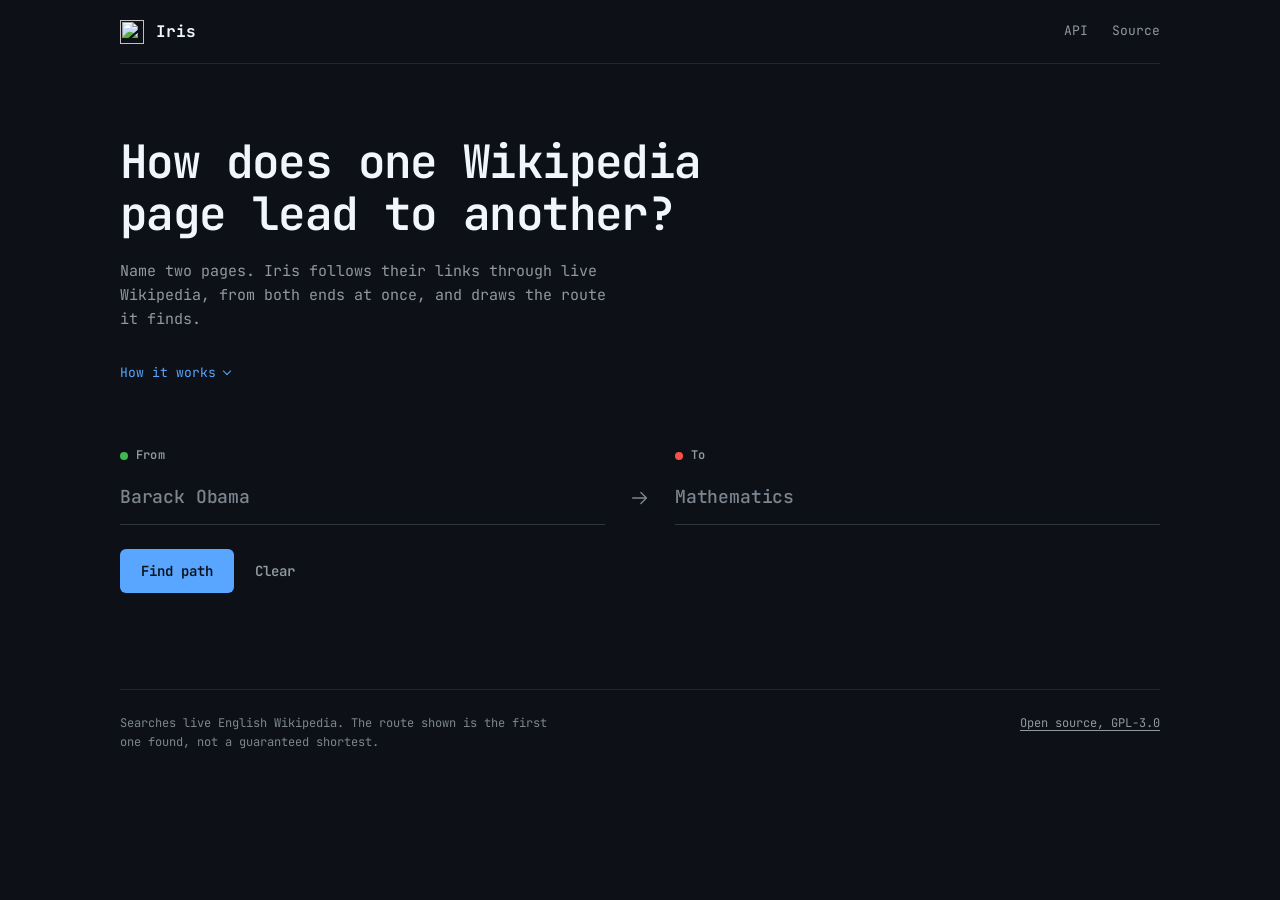
==== commit dc2369f5: "Correct the license to GPL-3.0 everywhere LICENSE is the GNU GPL v3, but four places claimed MIT: th" ====
--- a/static/index.html
+++ b/static/index.html
@@ -330,7 +330,7 @@
                     one found, not a guaranteed shortest.
                 </p>
                 <p>
-                    <a href="https://github.com/mdhishaamakhtar/iris" target="_blank" rel="noopener">Open source, MIT</a>
+                    <a href="https://github.com/mdhishaamakhtar/iris" target="_blank" rel="noopener">Open source, GPL-3.0</a>
                 </p>
             </footer>
         </div>
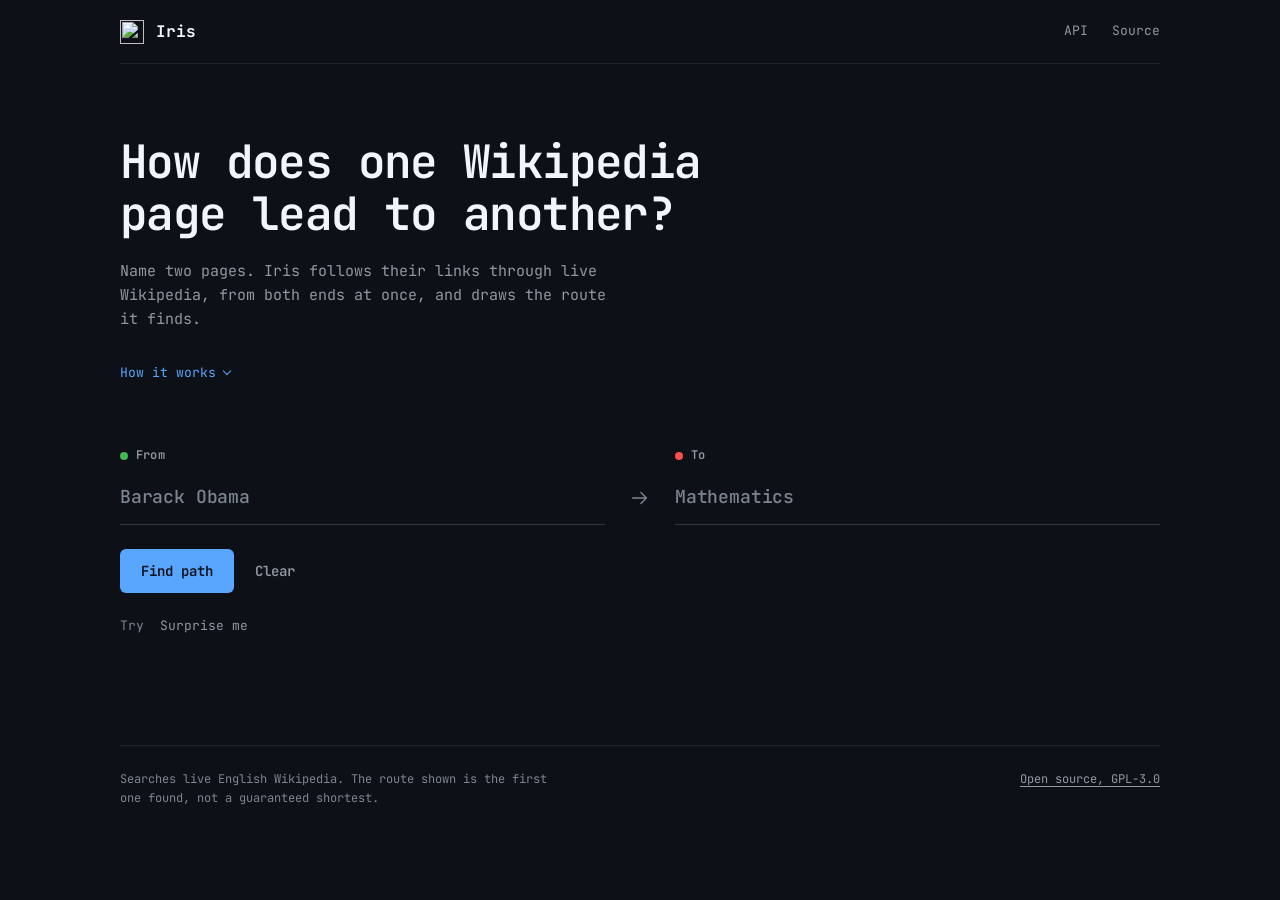
==== commit 861b1129: "Share routes, show both frontiers, explain each step, harden the API Sharing: /?from=&to= opens or r" ====
--- a/static/index.html
+++ b/static/index.html
@@ -19,12 +19,11 @@
         <meta name="twitter:description" content="Find a hyperlink path between any two Wikipedia pages. Iris searches the live link graph from both ends and shows the search as it runs." />
         <meta name="twitter:image" content="https://iris.hishaam.dev/static/og-image.png" />
         <meta name="theme-color" content="#0d1117" />
-        <link
-            rel="icon"
-            type="image/svg+xml"
-            href="/static/favicon-dark.svg"
-            id="favicon"
-        />
+        <link rel="canonical" href="https://iris.hishaam.dev/" />
+        <link rel="icon" href="/favicon.ico" sizes="48x48" />
+        <link rel="icon" type="image/svg+xml" href="/static/favicon.svg" />
+        <link rel="apple-touch-icon" href="/static/apple-touch-icon.png" />
+        <link rel="manifest" href="/static/site.webmanifest" />
         <link rel="preconnect" href="https://fonts.googleapis.com" />
         <link rel="preconnect" href="https://fonts.gstatic.com" crossorigin />
         <link
@@ -33,19 +32,6 @@
         />
         <link rel="stylesheet" href="/static/styles.css" />
         <script src="https://cdn.jsdelivr.net/npm/d3@7.9.0/dist/d3.min.js" defer></script>
-        <script>
-            // Chrome ignores media queries on <link rel="icon">, so swap by hand
-            function updateFavicon() {
-                const dark = window.matchMedia("(prefers-color-scheme: dark)").matches;
-                document.getElementById("favicon").href = dark
-                    ? "/static/favicon-dark.svg"
-                    : "/static/favicon-light.svg";
-            }
-            document.addEventListener("DOMContentLoaded", updateFavicon);
-            window
-                .matchMedia("(prefers-color-scheme: dark)")
-                .addEventListener("change", updateFavicon);
-        </script>
     </head>
 
     <body>
@@ -108,17 +94,17 @@
                             <div>
                                 <dt>Watch</dt>
                                 <dd>
-                                    The readings update as each page is fetched:
-                                    depth reached, pages explored, the frontier
-                                    still queued, and the page being read now.
+                                    Each side shows the pages it is reading and
+                                    how deep it has gone; the readings count
+                                    pages explored and the frontier still queued.
                                 </dd>
                             </div>
                             <div>
                                 <dt>Explore</dt>
                                 <dd>
-                                    Drag nodes to rearrange the graph; open any
-                                    step on Wikipedia. Your last search survives
-                                    a refresh.
+                                    Each step quotes the sentence that links it
+                                    to the next. Drag the graph, open any step on
+                                    Wikipedia, or copy a link to the route.
                                 </dd>
                             </div>
                             <div>
@@ -141,7 +127,7 @@
                 >
                     <div class="route-fields">
                         <div class="field field-from">
-                            <label for="startPage">From</label>
+                            <label for="startPage" id="startPageLabel">From</label>
                             <input
                                 type="text"
                                 id="startPage"
@@ -151,8 +137,18 @@
                                 autocapitalize="off"
                                 spellcheck="false"
                                 enterkeyhint="next"
+                                role="combobox"
+                                aria-autocomplete="list"
+                                aria-expanded="false"
+                                aria-controls="startPageSuggestions"
                                 required
                             />
+                            <ul
+                                class="suggestions hidden"
+                                id="startPageSuggestions"
+                                role="listbox"
+                                aria-labelledby="startPageLabel"
+                            ></ul>
                         </div>
 
                         <svg
@@ -164,7 +160,7 @@
                         </svg>
 
                         <div class="field field-to">
-                            <label for="endPage">To</label>
+                            <label for="endPage" id="endPageLabel">To</label>
                             <input
                                 type="text"
                                 id="endPage"
@@ -174,8 +170,18 @@
                                 autocapitalize="off"
                                 spellcheck="false"
                                 enterkeyhint="go"
+                                role="combobox"
+                                aria-autocomplete="list"
+                                aria-expanded="false"
+                                aria-controls="endPageSuggestions"
                                 required
                             />
+                            <ul
+                                class="suggestions hidden"
+                                id="endPageSuggestions"
+                                role="listbox"
+                                aria-labelledby="endPageLabel"
+                            ></ul>
                         </div>
                     </div>
 
@@ -194,6 +200,14 @@
                             Clear
                         </button>
                     </div>
+
+                    <p class="examples" id="examples">
+                        <span class="examples-label">Try</span>
+                        <span class="examples-list" id="examplesList"></span>
+                        <button type="button" id="surpriseBtn" class="examples-surprise">
+                            Surprise me
+                        </button>
+                    </p>
 
                     <div
                         id="notice"
@@ -302,10 +316,25 @@
                         <span class="reg reg-bl" aria-hidden="true"></span>
                         <span class="reg reg-br" aria-hidden="true"></span>
 
+                        <!-- The two frontiers: each end's chip, the pages that
+                             side read last, and a line each side fills as it
+                             goes deeper, until they meet. -->
                         <div class="wait" id="waitScene" aria-hidden="true">
-                            <span class="wait-end from" id="waitFrom">Barack Obama</span>
-                            <span class="wait-line"><span></span></span>
-                            <span class="wait-end to" id="waitTo">Mathematics</span>
+                            <div class="wait-side from">
+                                <span class="wait-end from" id="waitFrom">Barack Obama</span>
+                                <ol class="wait-trail" id="trailForward"></ol>
+                                <p class="wait-count" id="countForward"></p>
+                            </div>
+                            <span class="wait-line">
+                                <span class="wait-reach from" id="reachForward"></span>
+                                <span class="wait-reach to" id="reachBackward"></span>
+                                <span class="wait-sweep"></span>
+                            </span>
+                            <div class="wait-side to">
+                                <span class="wait-end to" id="waitTo">Mathematics</span>
+                                <ol class="wait-trail" id="trailBackward"></ol>
+                                <p class="wait-count" id="countBackward"></p>
+                            </div>
                         </div>
 
                         <svg
@@ -317,9 +346,19 @@
                     </div>
 
                     <div class="route-list hidden" id="pathStepsContainer">
-                        <h2 class="route-list-title">Route</h2>
+                        <div class="route-list-head">
+                            <h2 class="route-list-title">Route</h2>
+                            <button type="button" id="shareBtn" class="btn btn-text share-btn">
+                                <svg viewBox="0 0 16 16" aria-hidden="true">
+                                    <path d="M6.5 9.5l3-3M7 4.5l1.2-1.2a2.5 2.5 0 013.5 3.5L10.5 8M9 11.5l-1.2 1.2a2.5 2.5 0 01-3.5-3.5L5.5 8" />
+                                </svg>
+                                <span id="shareLabel">Copy link</span>
+                            </button>
+                        </div>
                         <p class="route-summary" id="routeSummary"></p>
+                        <p class="route-explain hidden" id="routeExplain"></p>
                         <ol class="steps" id="pathSteps"></ol>
+                        <p class="sr-only" aria-live="polite" id="shareStatus"></p>
                     </div>
                 </section>
             </main>
--- a/static/styles.css
+++ b/static/styles.css
@@ -90,6 +90,15 @@
     border-radius: 2px;
 }
 
+.sr-only {
+    position: absolute;
+    width: 1px;
+    height: 1px;
+    overflow: hidden;
+    clip-path: inset(50%);
+    white-space: nowrap;
+}
+
 .skip-link {
     position: absolute;
     left: var(--sp-4);
@@ -171,6 +180,14 @@
     text-wrap: balance;
 }
 
+/* 404: the code is a reading, so it takes the reading face */
+.lost-code {
+    margin-bottom: var(--sp-3);
+    font-size: var(--fs-reading);
+    font-weight: 500;
+    color: var(--danger-ink);
+}
+
 .lead-copy {
     margin-top: var(--sp-5);
     max-width: var(--measure);
@@ -252,6 +269,10 @@
     grid-template-columns: minmax(0, 1fr) auto minmax(0, 1fr);
     align-items: end;
     column-gap: var(--sp-6);
+}
+
+.field {
+    position: relative;
 }
 
 .field label {
@@ -322,6 +343,62 @@
     box-shadow: 0 1px 0 var(--danger-red);
 }
 
+/* Title suggestions float over the page like the graph tooltip: the one
+   raised, shadowed surface, because it sits above whatever is below it. */
+.suggestions {
+    position: absolute;
+    z-index: 20;
+    top: 100%;
+    left: 0;
+    right: 0;
+    max-height: min(360px, 60vh);
+    overflow-y: auto;
+    list-style: none;
+    border: 1px solid var(--rule-strong);
+    border-top: 0;
+    background: var(--bg-secondary);
+    box-shadow: 0 8px 24px rgba(1, 4, 9, 0.6);
+}
+
+.suggestion {
+    display: flex;
+    flex-direction: column;
+    justify-content: center;
+    min-height: 44px;
+    padding: var(--sp-2) var(--sp-3);
+    border-top: 1px solid var(--rule);
+    cursor: pointer;
+}
+
+.suggestion:first-child {
+    border-top: 0;
+}
+
+.suggestion-title {
+    font-size: var(--fs-body);
+    font-weight: 500;
+    overflow-wrap: anywhere;
+}
+
+.suggestion-note {
+    font-size: var(--fs-label);
+    color: var(--text-tertiary);
+    overflow-wrap: anywhere;
+}
+
+.suggestion[aria-selected="true"],
+.suggestion:hover {
+    background: var(--bg-tertiary);
+}
+
+.suggestion[aria-selected="true"] .suggestion-title {
+    color: var(--accent-blue);
+}
+
+.suggestion.is-ambiguous .suggestion-title {
+    color: var(--text-secondary);
+}
+
 .route-arrow {
     width: 22px;
     height: 22px;
@@ -338,6 +415,44 @@
     align-items: center;
     gap: var(--sp-2);
     margin-top: var(--sp-6);
+}
+
+/* Example routes: in-text actions, so Path Blue like "How it works" */
+.examples {
+    display: flex;
+    flex-wrap: wrap;
+    align-items: center;
+    gap: 0 var(--sp-4);
+    margin-top: var(--sp-3);
+    font-size: var(--fs-small);
+    color: var(--text-tertiary);
+}
+
+.examples-list {
+    display: contents;
+}
+
+.example,
+.examples-surprise {
+    min-height: 44px;
+    border: 0;
+    background: none;
+    font: inherit;
+    color: var(--accent-blue);
+    text-align: left;
+    cursor: pointer;
+    transition: color 0.15s ease;
+}
+
+.example:hover,
+.examples-surprise:hover {
+    color: var(--accent-blue-hover);
+    text-decoration: underline;
+    text-underline-offset: 3px;
+}
+
+.examples-surprise {
+    color: var(--text-secondary);
 }
 
 /* --- Buttons ------------------------------------------------------------- */
@@ -355,6 +470,7 @@
     font: inherit;
     font-size: 14px;
     font-weight: 600;
+    text-decoration: none;
     cursor: pointer;
     transition:
         background-color 0.15s ease,
@@ -781,23 +897,36 @@
     border-right-width: 1px;
 }
 
-/* While searching the field shows only the two ends, joined by a line
-   that is still being drawn. */
+/* While searching, the field shows the two frontiers: each end with the
+   pages that side read last, joined by a line each side fills as it goes
+   deeper. The fills are scaled to the whole depth budget, so they meet. */
 .wait {
     position: absolute;
     inset: 0;
-    display: flex;
+    display: grid;
+    grid-template-columns: minmax(0, 1fr) minmax(64px, 320px) minmax(0, 1fr);
     align-items: center;
-    justify-content: center;
     gap: var(--sp-4);
     padding: var(--sp-10);
+}
+
+.wait-side {
+    display: flex;
+    flex-direction: column;
+    align-items: flex-end;
+    gap: var(--sp-2);
+    min-width: 0;
+}
+
+.wait-side.to {
+    align-items: flex-start;
 }
 
 .wait-end {
     display: inline-flex;
     align-items: center;
     gap: var(--sp-2);
-    max-width: 30%;
+    max-width: 100%;
     padding: var(--sp-1) var(--sp-3);
     border: 1px solid var(--rule-strong);
     border-radius: 4px;
@@ -822,10 +951,52 @@
     background: var(--danger-red);
 }
 
+/* Newest first, fading with age */
+.wait-trail {
+    list-style: none;
+    display: flex;
+    flex-direction: column;
+    align-items: inherit;
+    max-width: 100%;
+    min-height: calc(6 * 20px);
+    font-size: var(--fs-label);
+    line-height: 20px;
+    color: var(--text-secondary);
+}
+
+.wait-trail li {
+    max-width: 100%;
+    white-space: nowrap;
+    overflow: hidden;
+    text-overflow: ellipsis;
+}
+
+.wait-trail li:nth-child(2) { opacity: 0.8; }
+.wait-trail li:nth-child(3) { opacity: 0.65; }
+.wait-trail li:nth-child(4) { opacity: 0.5; }
+.wait-trail li:nth-child(5) { opacity: 0.38; }
+.wait-trail li:nth-child(6) { opacity: 0.26; }
+
+.wait-trail li.is-new:first-child {
+    color: var(--text-primary);
+    animation: trail-in 0.3s var(--ease-out);
+}
+
+@keyframes trail-in {
+    from {
+        opacity: 0;
+        transform: translateY(-4px);
+    }
+}
+
+.wait-count {
+    min-height: 20px;
+    font-size: var(--fs-label);
+    color: var(--text-tertiary);
+}
+
 .wait-line {
     position: relative;
-    flex: 1;
-    max-width: 320px;
     height: 1px;
     background-image: linear-gradient(
         90deg,
@@ -836,7 +1007,24 @@
     overflow: clip;
 }
 
-.wait-line span {
+.wait-reach {
+    position: absolute;
+    top: 0;
+    bottom: 0;
+    width: calc(var(--reach, 0) * 100%);
+    background: var(--accent-blue);
+    transition: width 0.5s var(--ease-out);
+}
+
+.wait-reach.from {
+    left: 0;
+}
+
+.wait-reach.to {
+    right: 0;
+}
+
+.wait-sweep {
     position: absolute;
     inset: 0;
     width: 30%;
@@ -863,6 +1051,28 @@
     margin-top: var(--sp-10);
 }
 
+.route-list-head {
+    display: flex;
+    align-items: center;
+    justify-content: space-between;
+    gap: var(--sp-4);
+}
+
+.share-btn {
+    gap: var(--sp-2);
+    margin-right: calc(-1 * var(--sp-3));
+}
+
+.share-btn svg {
+    width: 16px;
+    height: 16px;
+    fill: none;
+    stroke: currentColor;
+    stroke-width: 1.6;
+    stroke-linecap: round;
+    stroke-linejoin: round;
+}
+
 .route-list-title {
     font-size: 16px;
     font-weight: 600;
@@ -873,6 +1083,14 @@
     margin-top: var(--sp-1);
     font-size: var(--fs-small);
     color: var(--text-secondary);
+}
+
+.route-explain {
+    margin-top: var(--sp-2);
+    max-width: var(--measure);
+    font-size: var(--fs-small);
+    color: var(--text-secondary);
+    text-wrap: pretty;
 }
 
 .route-summary span + span::before {
@@ -912,8 +1130,10 @@
     opacity: 0.45;
 }
 
+/* From the first mark, which sits mid-row: a step can be taller than its
+   row once its link context is below it, so 50% of the item would miss. */
 .steps li:first-child::before {
-    top: 50%;
+    top: 26px;
 }
 
 .steps li:last-child::before {
@@ -981,6 +1201,58 @@
 
 .step:focus-visible {
     border-radius: 0;
+}
+
+.step-tag {
+    font-size: var(--fs-label);
+    font-weight: 400;
+    color: var(--text-tertiary);
+    white-space: nowrap;
+}
+
+.step-tag::before {
+    content: "·";
+    margin-right: var(--sp-2);
+}
+
+/* The sentence linking a step to the next, hung under its title */
+.step-context {
+    max-width: var(--measure);
+    margin: calc(-1 * var(--sp-1)) 0 0 calc(9px + 36px + 2 * var(--sp-3));
+    padding-bottom: var(--sp-3);
+    font-size: var(--fs-small);
+    line-height: 1.6;
+    color: var(--text-secondary);
+    overflow-wrap: anywhere;
+    animation: context-in 0.3s var(--ease-out);
+}
+
+.step-context.is-loading,
+.step-context.is-structural {
+    color: var(--text-tertiary);
+}
+
+.step-context q {
+    quotes: "“" "”";
+}
+
+.step-context-link {
+    color: var(--accent-blue);
+}
+
+.step-context-section {
+    color: var(--text-tertiary);
+    white-space: nowrap;
+}
+
+.step-context-section::before {
+    content: "— ";
+}
+
+@keyframes context-in {
+    from {
+        opacity: 0;
+    }
 }
 
 /* --- Colophon ------------------------------------------------------------ */
@@ -1168,18 +1440,40 @@
     }
 
     .wait {
-        flex-direction: column;
+        grid-template-columns: minmax(0, 1fr);
+        grid-template-rows: auto 56px auto;
+        justify-items: center;
+        align-content: center;
+        gap: var(--sp-3);
         padding: var(--sp-6);
     }
 
-    .wait-end {
+    .wait-side,
+    .wait-side.to {
+        align-items: center;
         max-width: 100%;
     }
 
+    /* The end reads bottom-up, so its newest page sits nearest the line */
+    .wait-side.to {
+        flex-direction: column-reverse;
+    }
+
+    .wait-trail {
+        min-height: calc(3 * 20px);
+    }
+
+    .wait-side.to .wait-trail {
+        flex-direction: column-reverse;
+    }
+
+    .wait-trail li:nth-child(n + 4) {
+        display: none;
+    }
+
     .wait-line {
-        flex: none;
         width: 1px;
-        height: 72px;
+        height: 100%;
         background-image: linear-gradient(
             180deg,
             var(--rule-strong) 50%,
@@ -1188,7 +1482,25 @@
         background-size: 1px 8px;
     }
 
-    .wait-line span {
+    .wait-reach {
+        left: 0;
+        right: 0;
+        width: auto;
+        height: calc(var(--reach, 0) * 100%);
+        transition-property: height;
+    }
+
+    .wait-reach.from {
+        top: 0;
+        bottom: auto;
+    }
+
+    .wait-reach.to {
+        top: auto;
+        bottom: 0;
+    }
+
+    .wait-sweep {
         width: 100%;
         height: 30%;
         background: linear-gradient(
@@ -1238,7 +1550,7 @@
     /* Searching must stay perceivable: swap travel for a slow fade instead
        of freezing it, which reads as broken. */
     .activity-fill,
-    .wait-line span {
+    .wait-sweep {
         width: 100% !important;
         height: 100% !important;
         transform: none !important;
